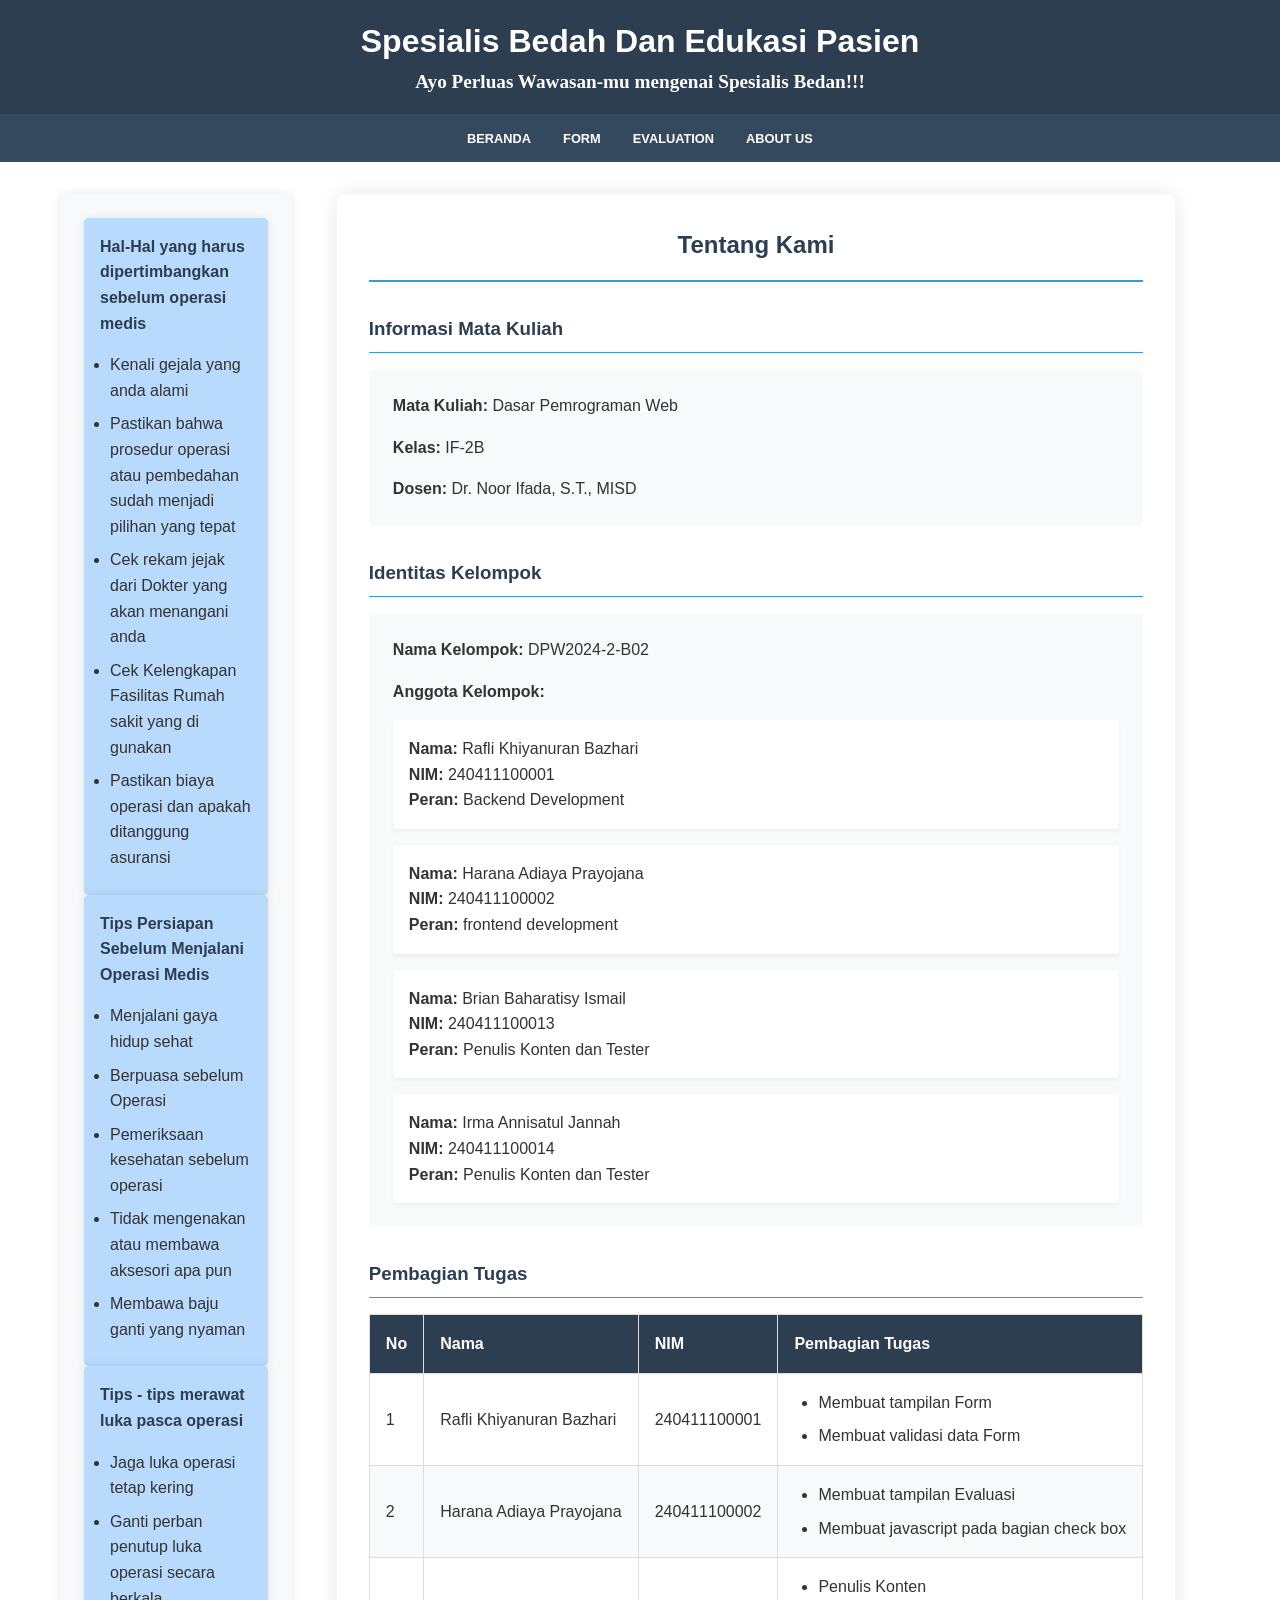
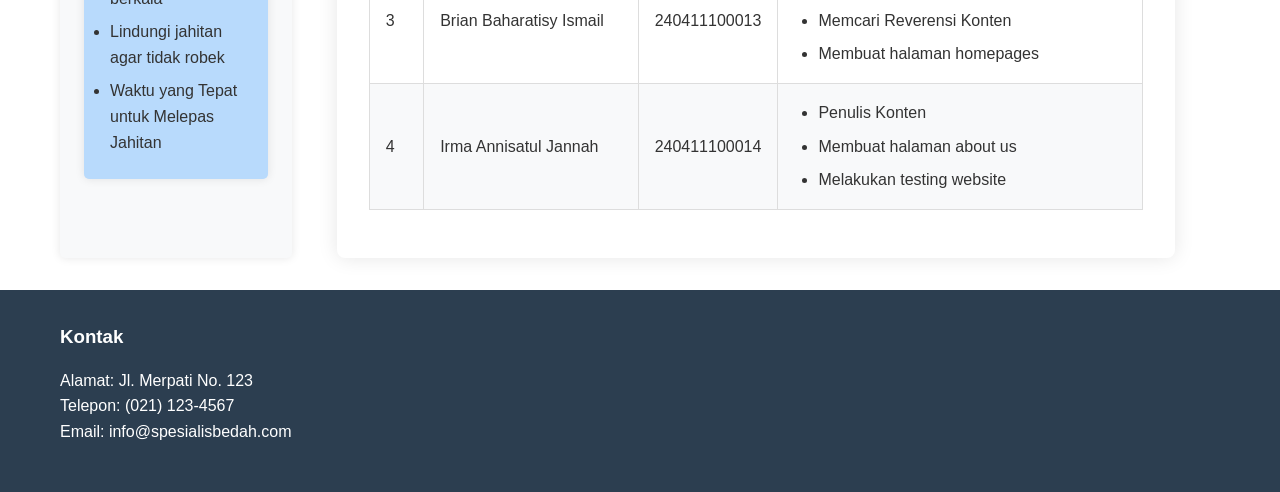
==== about.html @ 8642b711 "merubah bagian about us" ====
<!DOCTYPE html>
<html lang="id">
<head>
    <meta charset="UTF-8">
    <meta name="viewport" content="width=device-width, initial-scale=1.0">
    <meta name="description" content="Deskripsi tentang kami, informasi mata kuliah, identitas kelompok, dan pembagian tugas.">
    <title>Tentang Kami - Spesialis Bedah</title>
    <link rel="stylesheet" href="css/style.css">
    <link rel="stylesheet" href="css/about.css">
</head>
<body>
    <!-- Header -->
    <header class="header">
        <div class="container">
            <div class="text">
                <h1>Spesialis Bedah Dan Edukasi Pasien</h1>
                <h3>Ayo Perluas Wawasan-mu mengenai Spesialis Bedan!!!</h3>
            </div>
        </div>
    </header>

    <!-- Menu Navigasi -->
    <nav class="main-menu">
        <div class="container">
            <ul>
                <li><a href="index.html">BERANDA</a></li>
                <li><a href="form.html">FORM</a></li>
                <li><a href="evaluation.html">EVALUATION</a></li>
                <li><a href="about.html">ABOUT US</a></li>
            </ul>
        </div>
    </nav>

    <!-- Konten Utama -->
    <main class="main-content">
        <div class="container">
            <div class="content-wrapper">
                <!--SideBarr-->
                <aside class="sidebar">
                    <div class="sidebar-box">
                        <div class="widget">
                            <h4>Hal-Hal yang harus dipertimbangkan sebelum operasi medis</h4>
                            <ul style="list-style-type:disc; padding-left:10px;">
                                <li>Kenali gejala yang anda alami</li>
                                <li>Pastikan bahwa prosedur operasi atau pembedahan sudah menjadi pilihan yang tepat</li>
                                <li>Cek rekam jejak dari Dokter yang akan menangani anda</li>
                                <li>Cek Kelengkapan Fasilitas Rumah sakit yang di gunakan</li>
                                <li>Pastikan biaya operasi dan apakah ditanggung asuransi</li>
                            </ul>
                        </div>
                    </div>
                    <div class="sidebar-box">
                        <div class="widget">
                            <h4>Tips Persiapan Sebelum Menjalani Operasi Medis</h4>
                            <ul style="list-style-type:disc; padding-left:10px;">
                                <li>Menjalani gaya hidup sehat</li>
                                <li>Berpuasa sebelum Operasi</li>
                                <li>Pemeriksaan kesehatan sebelum operasi</li>
                                <li>Tidak mengenakan atau membawa aksesori apa pun</li>
                                <li>Membawa baju ganti yang nyaman</li>
                            </ul>
                        </div>
                    </div>
                    <div class="sidebar-box">
                        <div class="widget">
                            <h4>Tips - tips merawat luka pasca operasi</h4>   
                             <ul style="list-style-type:disc; padding-left:10px;">
                                <li>Jaga luka operasi tetap kering</li>
                                <li>Ganti perban penutup luka operasi secara berkala</li>
                                <li>Lindungi jahitan agar tidak robek</li>
                                <li>Waktu yang Tepat untuk Melepas Jahitan</li>
                            </ul>
                            </div>
                </aside>
                <div class="about-container">
                    <h2>Tentang Kami</h2>
                    
                    <!-- Informasi Mata Kuliah -->
                    <section class="course-info">
                        <h3>Informasi Mata Kuliah</h3>
                        <div class="info-card">
                            <p><strong>Mata Kuliah:</strong> Dasar Pemrograman Web</p>
                            <p><strong>Kelas:</strong> IF-2B</p>
                            <p><strong>Dosen:</strong> Dr. Noor Ifada, S.T., MISD</p>
                        </div>
                    </section>

                    <!-- Identitas Kelompok -->
                    <section class="team-info">
                        <h3>Identitas Kelompok</h3>
                        <div class="info-card">
                            <p><strong>Nama Kelompok:</strong> DPW2024-2-B02</p>
                            <p><strong>Anggota Kelompok:</strong></p>
                            <ul class="member-list">
                                <li>
                                    <strong>Nama:</strong> Rafli Khiyanuran Bazhari<br>
                                    <strong>NIM:</strong> 240411100001<br>
                                    <strong>Peran:</strong> Backend Development
                                </li>
                                <li>
                                    <strong>Nama:</strong> Harana Adiaya Prayojana<br>
                                    <strong>NIM:</strong> 240411100002<br>
                                    <strong>Peran:</strong> frontend development
                                </li>
                                <li>
                                    <strong>Nama:</strong> Brian Baharatisy Ismail<br>
                                    <strong>NIM:</strong> 240411100013<br>
                                    <strong>Peran:</strong> Penulis Konten dan Tester
                                </li>
                                <li>
                                    <strong>Nama:</strong> Irma Annisatul Jannah<br>
                                    <strong>NIM:</strong> 240411100014<br>
                                    <strong>Peran:</strong> Penulis Konten dan Tester
                                </li>
                            </ul>
                        </div>
                    </section>

                    <!-- Pembagian Tugas -->
                    <section class="task-distribution">
                        <h3>Pembagian Tugas</h3>
                        <table class="task-table">
                            <thead>
                                <tr>
                                    <th>No</th>
                                    <th>Nama</th>
                                    <th>NIM</th>
                                    <th>Pembagian Tugas</th>
                                </tr>
                            </thead>
                            <tbody>
                                <tr>
                                    <td>1</td>
                                    <td>Rafli Khiyanuran Bazhari</td>
                                    <td>240411100001</td>
                                    <td>
                                        <ul>
                                            <li>Membuat tampilan Form</li>
                                            <li>Membuat validasi data Form </li>
                                        </ul>
                                    </td>
                                </tr>
                                <tr>
                                    <td>2</td>
                                    <td>Harana Adiaya Prayojana</td>
                                    <td>240411100002</td>
                                    <td>
                                        <ul>
                                            <li>Membuat tampilan Evaluasi</li>
                                            <li>Membuat javascript pada bagian check box</li>
                                        </ul>
                                    </td>
                                </tr>
                                <tr>
                                    <td>3</td>
                                    <td>Brian Baharatisy Ismail</td>
                                    <td>240411100013</td>
                                    <td>
                                        <ul>
                                            <li>Penulis Konten</li>
                                            <li>Memcari Reverensi Konten</li>
                                            <li>Membuat halaman homepages</li>
                                        </ul>
                                    </td>
                                </tr>
                                    <tr>
                                    <td>4</td>
                                    <td>Irma Annisatul Jannah</td>
                                    <td>240411100014</td>
                                    <td>
                                        <ul>
                                            <li>Penulis Konten  </li>
                                            <li>Membuat halaman about us</li>
                                            <li>Melakukan testing website</li>
                                        </ul>
                                    </td>
                                </tr>
                            </tbody>
                        </table>
                    </section>

                    <!-- Sumber Gambar/Video -->
                    <!-- <section class="resources">
                        <h3>Sumber Gambar/Video</h3>
                        <div class="info-card">
                            <p>Website ini menggunakan beberapa gambar dan video dari sumber berikut:</p>
                            <ul class="resource-list">
                                <li>
                                    <strong>Logo Website:</strong><br>
                                    Sumber: [URL sumber gambar]
                                </li>
                                <li>
                                    <strong>Gambar Header:</strong><br>
                                    Sumber: [URL sumber gambar]
                                </li>
                                <li>
                                    <strong>Video Tutorial:</strong><br>
                                    Sumber: [URL sumber video]
                                </li>
                            </ul>
                        </div>
                    </section> -->
                </div>
            </div>
        </div>
    </main>

    <!-- Footer -->
    <footer class="footer">
        <div class="container">
            <div class="footer-content">
                <div class="footer-section">
                    <h3>Kontak</h3>
                    <p>Alamat: Jl. Merpati No. 123</p>
                    <p>Telepon: (021) 123-4567</p>
                    <p>Email: info@spesialisbedah.com</p>
                </div>
            </div>
        </div>
    </footer>
</body>
</html>
---- css/style.css ----
/* Reset CSS */
* {
    margin: 0;
    padding: 0;
    box-sizing: border-box;
}

body {
    font-family: Arial, sans-serif;
    line-height: 1.6;
    color: #333;
}

.container {
    max-width: 1200px;
    margin: 0 auto;
    padding: 0 20px;
    display:flex;
}

/* Header */
.header {
    background-color: #2c3e50;
    color: white;
    padding: 1rem 0;
    align-items: center;
    display: flex;
}

.text {
    margin: 0;
    text-align: center;
    color:white; 
    margin-bottom:0px;
}

.text h1 {
    font-size: 2rem;
}

.text h3{
    font-family:"monotype corsiva", cursive;
    font-size: 1.2rem;
}

/* Menu Navigasi */
.main-menu {
    background-color: #34495e;
    padding: 0.7rem 0;
    align-items:center;
    display: flex;
}

.main-menu ul {
    list-style: none;
    display: flex;
    justify-content: center;
}

.main-menu li {
    margin: 0 1rem;
}

.main-menu a {
    color: white;
    text-decoration: none;
    font-weight: bold;
    transition: color 0.3s;
    font-size: 0.8rem;
}

.main-menu a:hover {
    color: #3498db;
}

/* Konten Utama */
.main-content {
    padding: 2rem 0;
}

.content-wrapper {
    display: grid;
    grid-template-columns: 1fr 4fr;
}

.content {
    background-color: #fff;
    padding: 2rem;
    border-radius: 5px;
    box-shadow: 0 0 10px rgba(0,0,0,0.1);
}

.content h2 {
    color: #2c3e50;
    margin-bottom: 1rem;
}

/* Sidebar */
.sidebar {
    background-color: #f8f9fa;
    padding: 1.5rem;
    border-radius: 5px;
    box-shadow: 0 0 10px rgba(0,0,0,0.1);
}

.widget h3 {
    color: #2c3e50;
    margin-bottom: 1rem;
}
.widget h4 {
    color: #2c3e50;
    margin-bottom: 1rem;
}

.widget ul {
    list-style: none;
}

.widget li {
    margin-bottom: 0.5rem;
}
.sidebar-box{
    background-color:#b8dafc;
    padding: 1rem;
    border-radius: 5px;
    box-shadow: 0 0 10px rgba(0,0,0,0.1);
}

/* Footer */
.footer {
    background-color: #2c3e50;
    color: white;
    padding: 2rem 0 1rem;
}

.footer-content {
    display: grid;
    grid-template-columns: repeat(2, 1fr);
    gap: 2rem;
    margin-bottom: 2rem;
}

.footer-section h3 {
    margin-bottom: 1rem;
}

.social-links a {
    color: white;
    text-decoration: none;
    margin-right: 1rem;
}

.social-links a:hover {
    color: #3498db;
}

.footer-bottom {
    text-align: center;
    padding-top: 1rem;
    border-top: 1px solid rgba(255,255,255,0.1);
}
---- css/about.css ----
/* Menampilkan Informasi tentang Mata Kuliah */
.about-container {
    max-width: 1000px;
    margin: 0 auto;
    padding: 2rem;
    background-color: #fff;
    border-radius: 8px;
    box-shadow: 0 0 20px rgba(0,0,0,0.1);
}

.about-container h2 {
    text-align: center;
    color: #2c3e50;
    margin-bottom: 2rem;
    padding-bottom: 1rem;
    border-bottom: 2px solid #3498db;
}

.about-container h3 {
    color: #2c3e50;
    margin: 2rem 0 1rem;
    padding-bottom: 0.5rem;
    border-bottom: 1px solid #3498db;
}

/*Menampilkan informasi tentang tim pengembang */
.info-card {
    background-color: #f8f9fa;
    padding: 1.5rem;
    border-radius: 5px;
    margin-bottom: 1.5rem;
}

.info-card p {
    margin-bottom: 1rem;
}

.info-card p:last-child {
    margin-bottom: 0;
}

.member-list {
    list-style: none;
    padding: 0;
}

.member-list li {
    background-color: #fff;
    padding: 1rem;
    margin-bottom: 1rem;
    border-radius: 4px;
    box-shadow: 0 2px 4px rgba(0,0,0,0.05);
}

.member-list li:last-child {
    margin-bottom: 0;
}

.task-table {
    width: 100%;
    border-collapse: collapse;
    margin: 1rem 0;
}

.task-table th,
.task-table td {
    padding: 1rem;
    border: 1px solid #ddd;
    text-align: left;
}

.task-table th {
    background-color: #2c3e50;
    color: white;
    font-weight: bold;
}

.task-table tr:nth-child(even) {
    background-color: #f8f9fa;
}

.task-table tr:hover {
    background-color: #f1f1f1;
}

.task-table td ul {
    margin: 0;
    padding-left: 1.5rem;
}

.task-table td ul li {
    margin-bottom: 0.5rem;
}

.task-table td ul li:last-child {
    margin-bottom: 0;
}

/* Menampilkann Daftar Sumber reverensi */
.resource-list {
    list-style: none;
    padding: 0;
}

.resource-list li {
    margin-bottom: 1rem;
    padding: 1rem;
    background-color: #fff;
    border-radius: 4px;
    box-shadow: 0 2px 4px rgba(0,0,0,0.05);
}

.resource-list li:last-child {
    margin-bottom: 0;
}
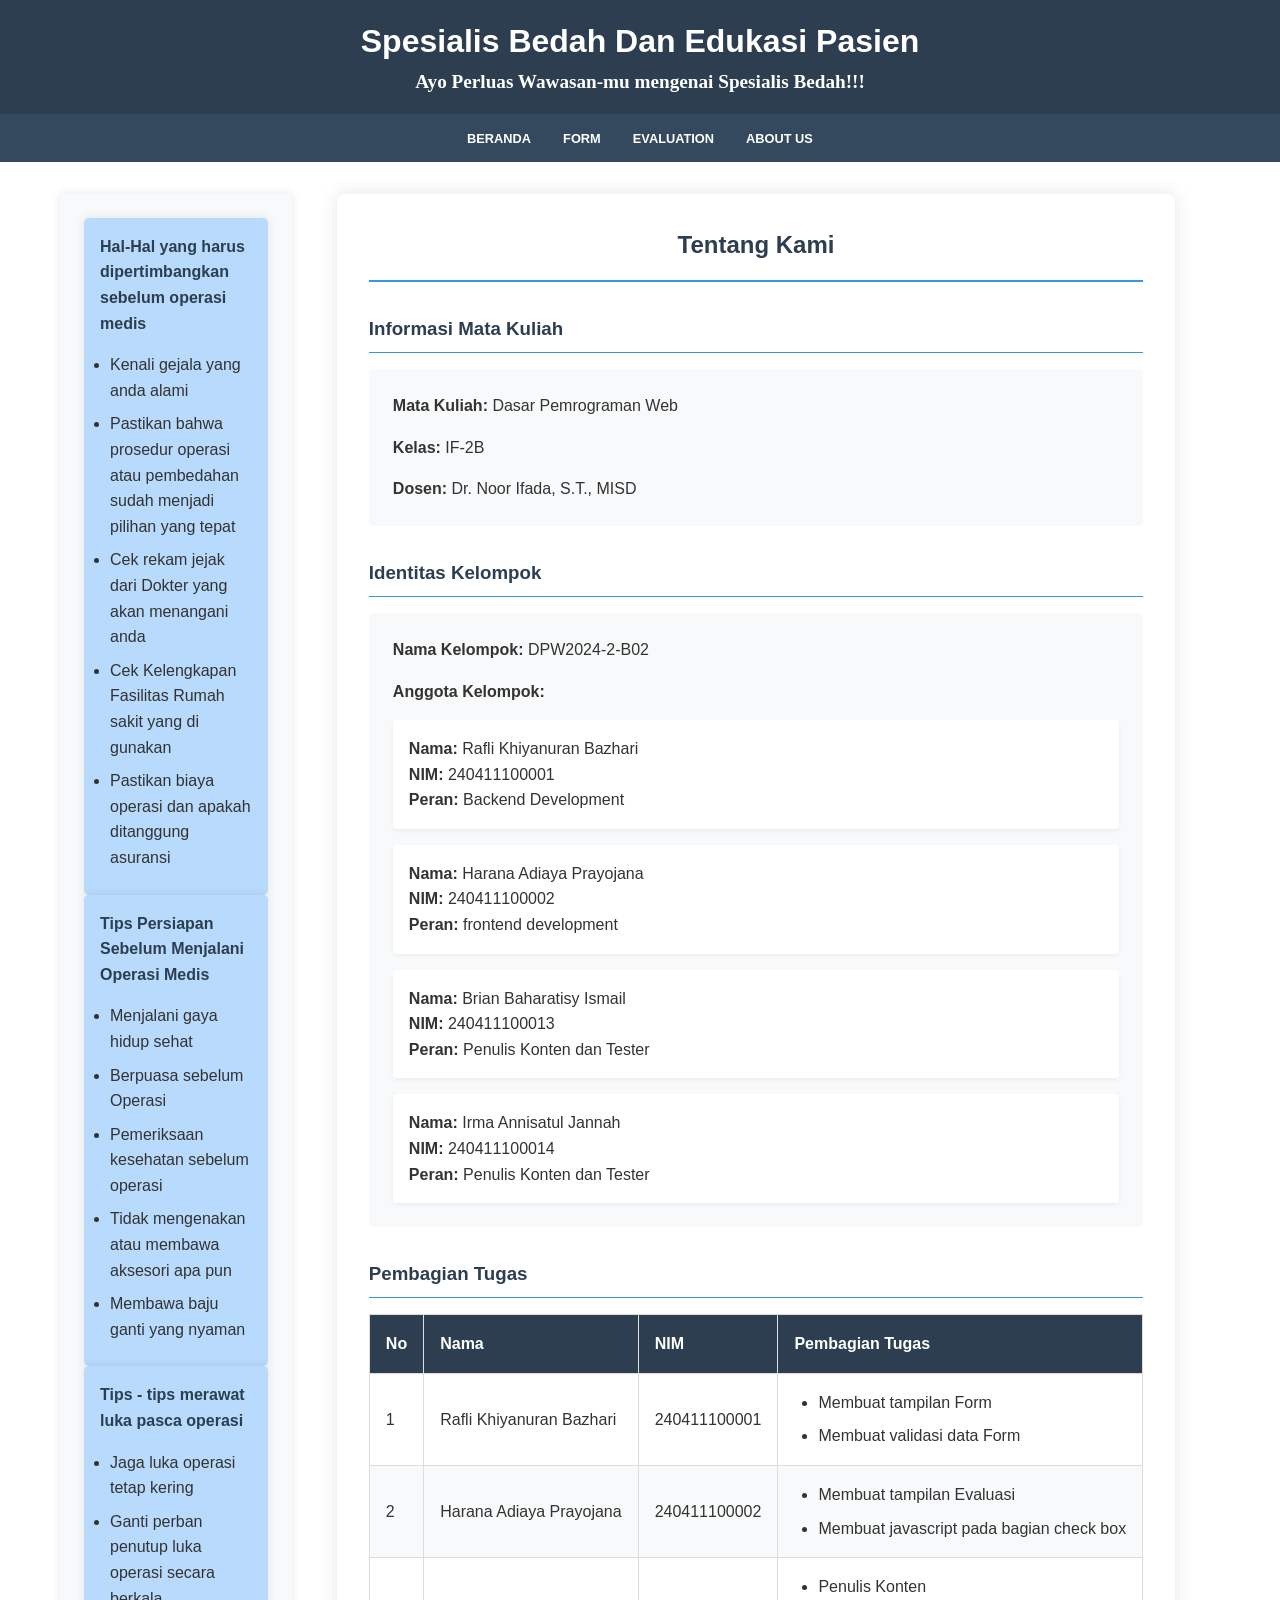
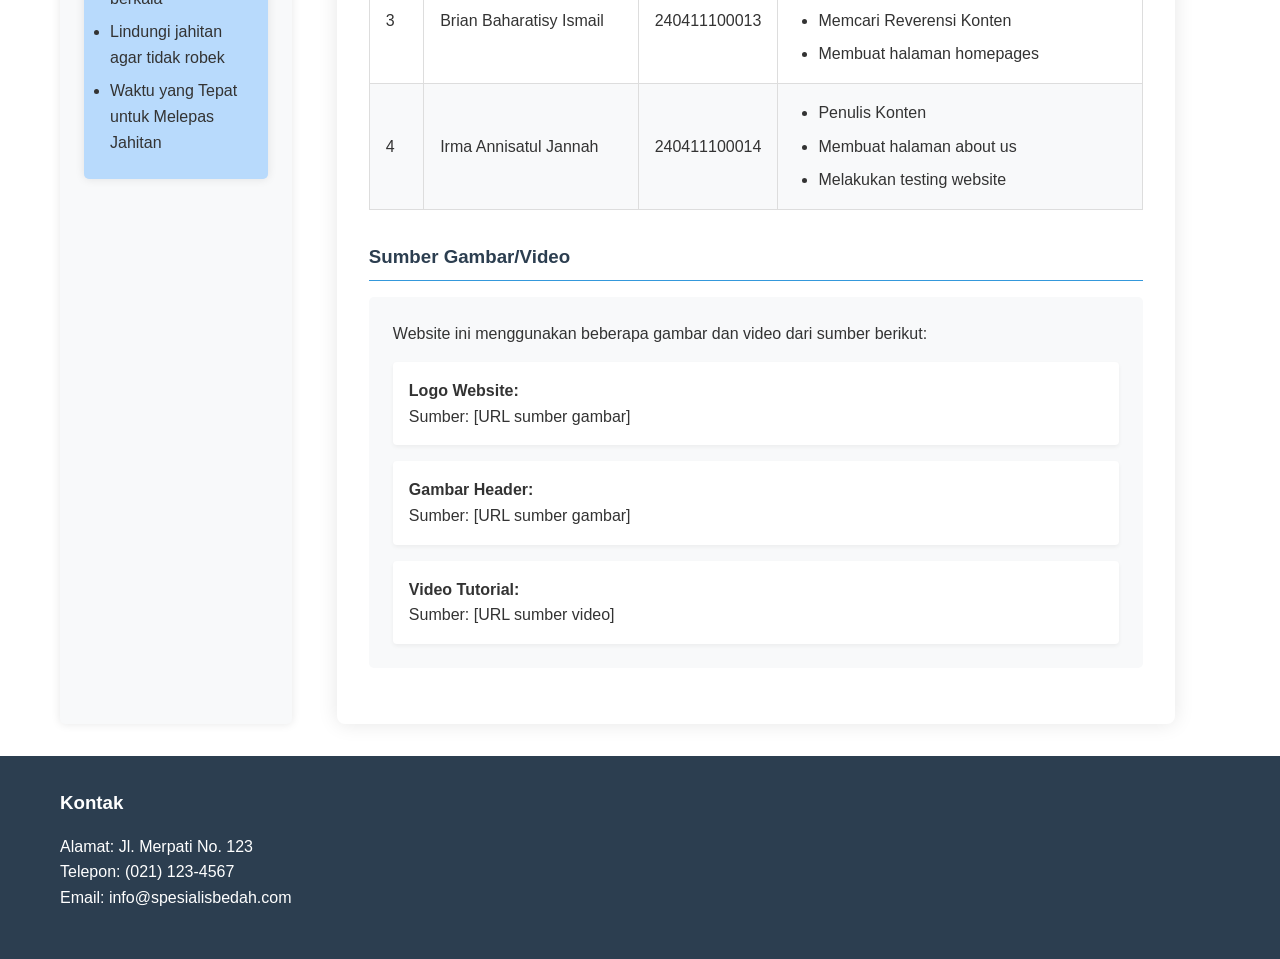
==== commit 9f152cdc: "fix da error" ====
--- a/about.html
+++ b/about.html
@@ -14,7 +14,7 @@
         <div class="container">
             <div class="text">
                 <h1>Spesialis Bedah Dan Edukasi Pasien</h1>
-                <h3>Ayo Perluas Wawasan-mu mengenai Spesialis Bedan!!!</h3>
+                <h3>Ayo Perluas Wawasan-mu mengenai Spesialis Bedah!!!</h3>
             </div>
         </div>
     </header>
@@ -70,7 +70,8 @@
                                 <li>Lindungi jahitan agar tidak robek</li>
                                 <li>Waktu yang Tepat untuk Melepas Jahitan</li>
                             </ul>
-                            </div>
+                        </div>
+                    </div>
                 </aside>
                 <div class="about-container">
                     <h2>Tentang Kami</h2>
@@ -180,7 +181,7 @@
                     </section>
 
                     <!-- Sumber Gambar/Video -->
-                    <!-- <section class="resources">
+                    <section class="resources">
                         <h3>Sumber Gambar/Video</h3>
                         <div class="info-card">
                             <p>Website ini menggunakan beberapa gambar dan video dari sumber berikut:</p>
@@ -199,7 +200,7 @@
                                 </li>
                             </ul>
                         </div>
-                    </section> -->
+                    </section>
                 </div>
             </div>
         </div>
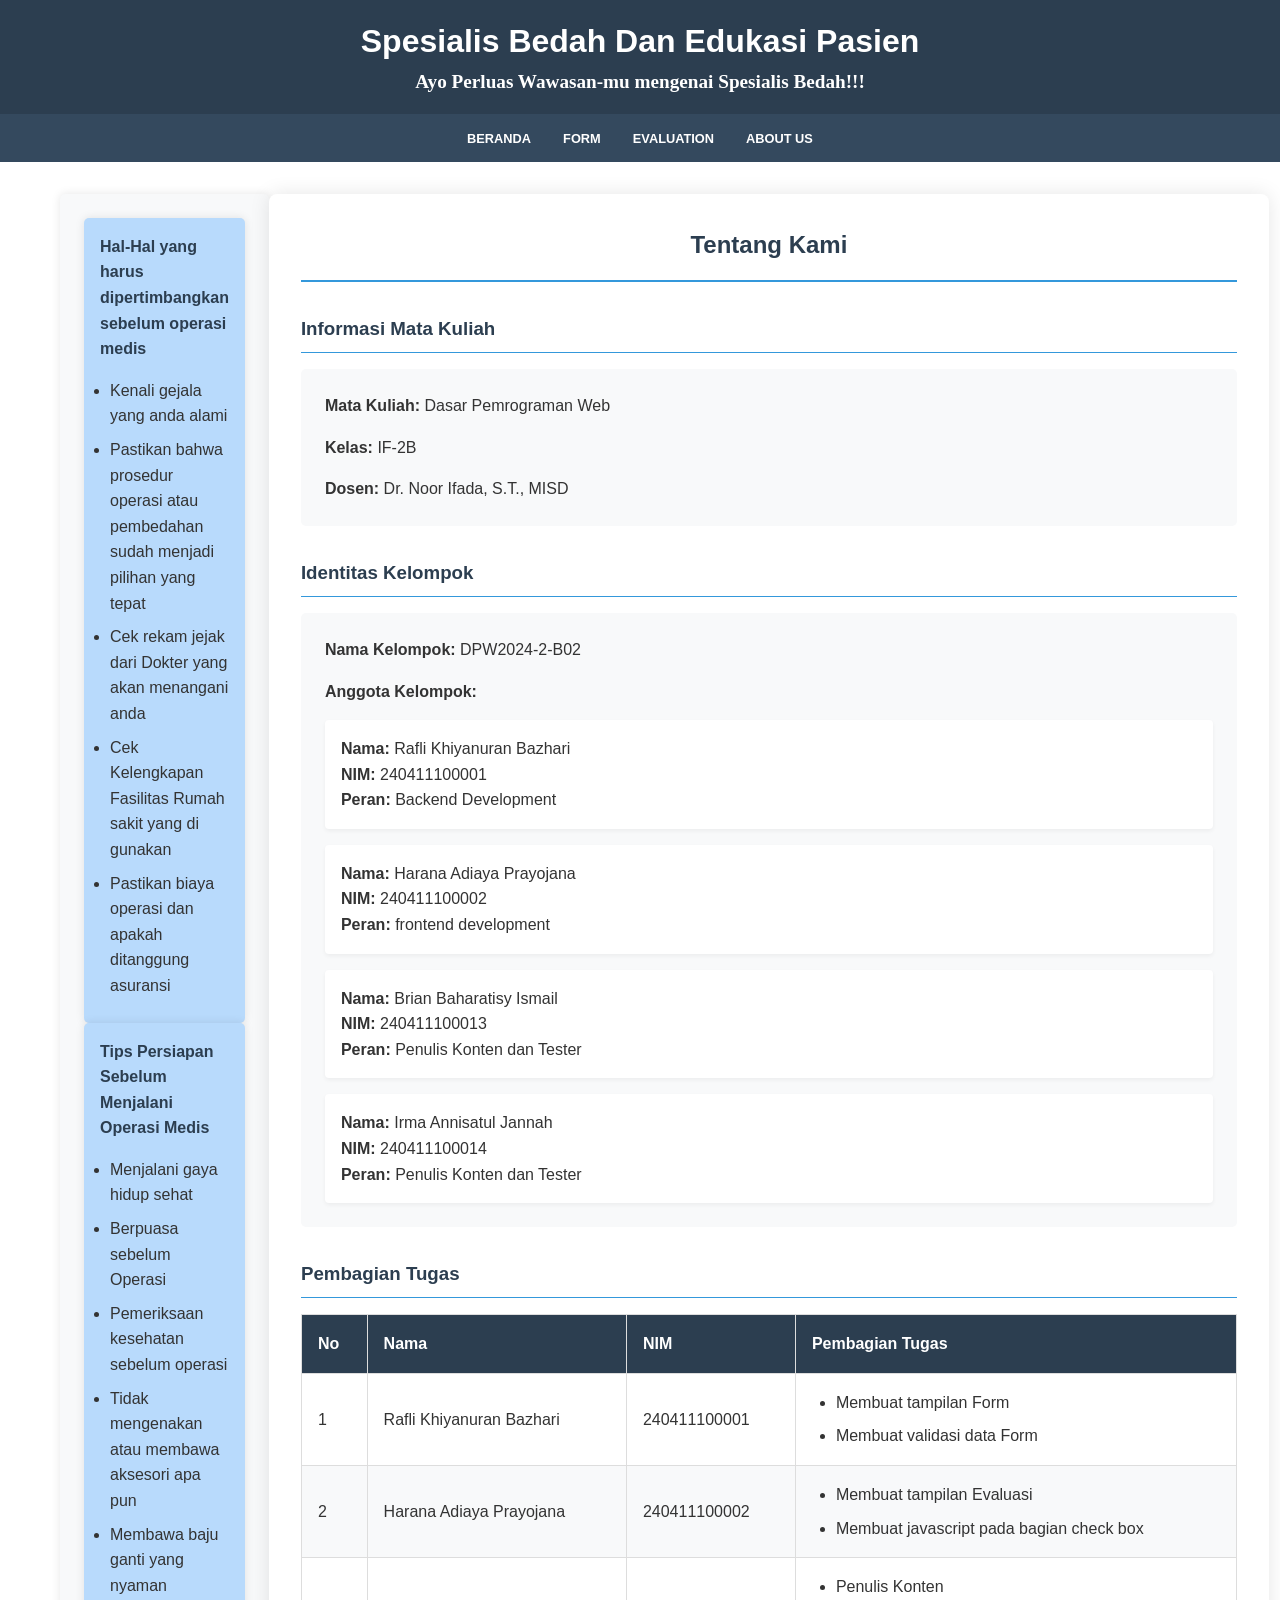
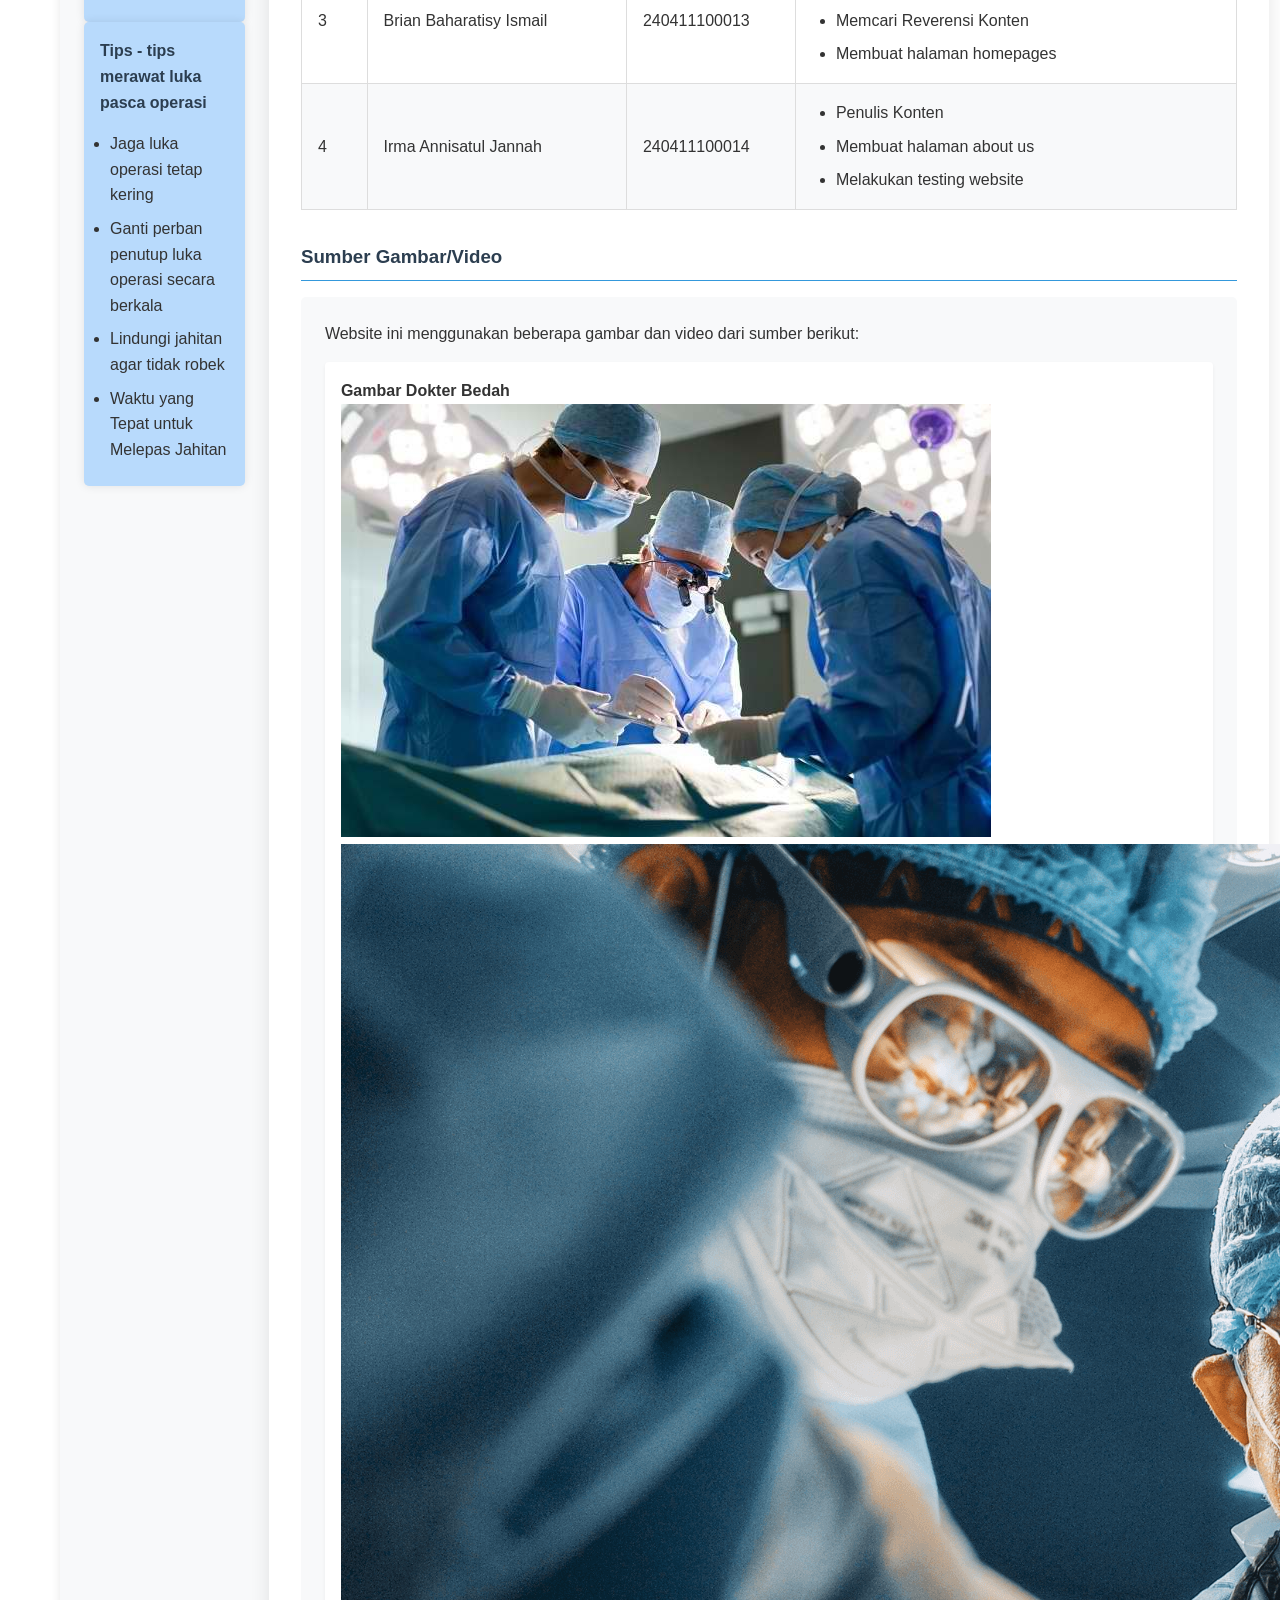
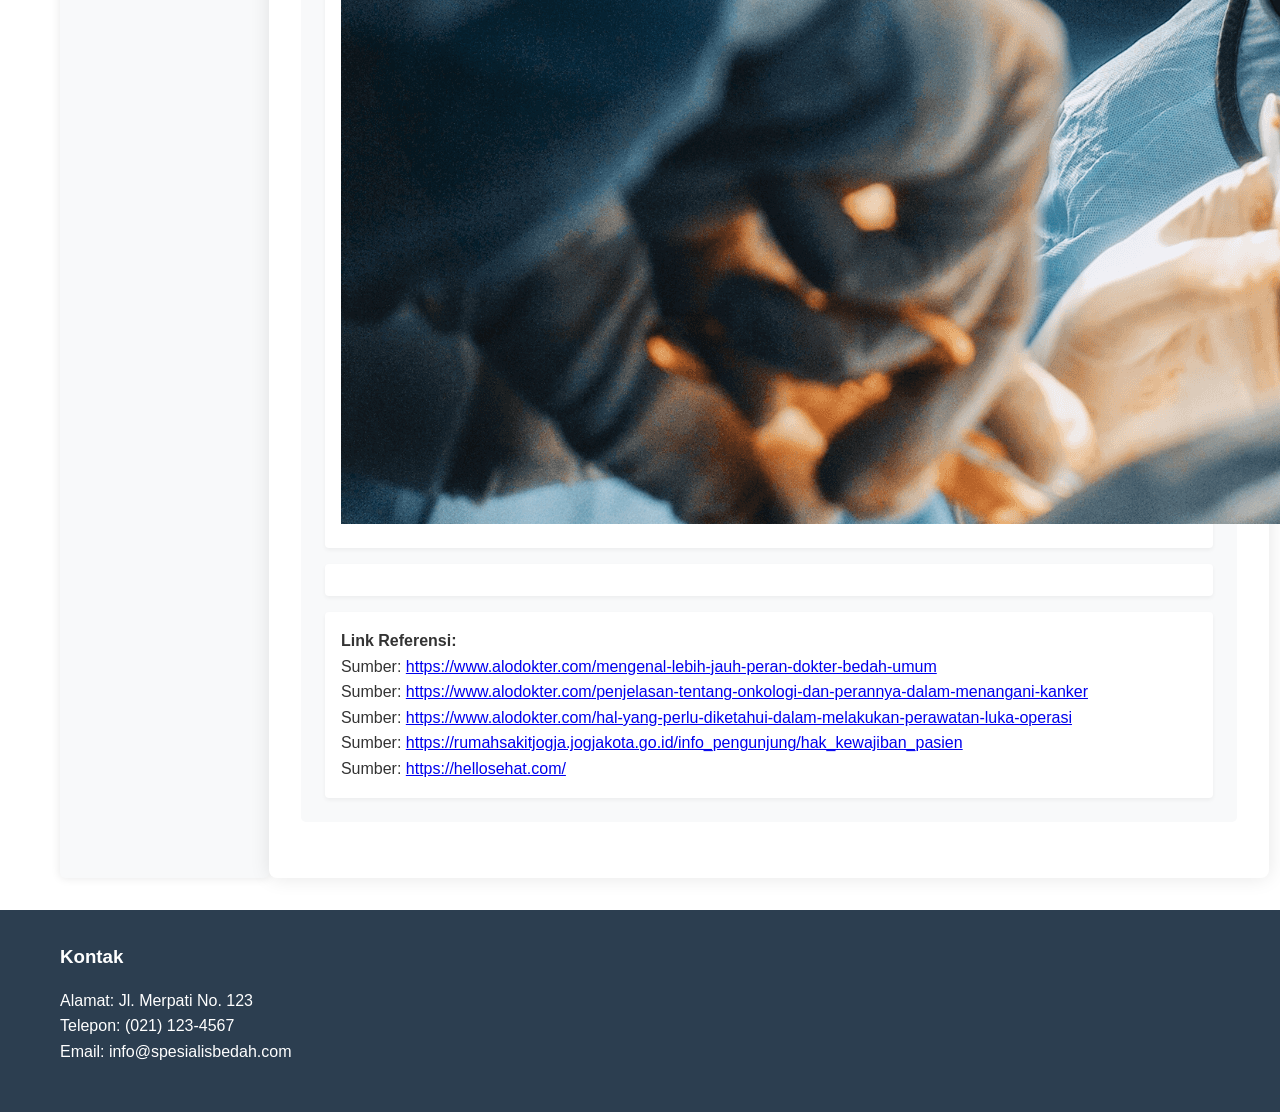
==== commit 036bb110: "tambah gambar, tambah about, tambah link referensi di about" ====
--- a/about.html
+++ b/about.html
@@ -187,16 +187,23 @@
                             <p>Website ini menggunakan beberapa gambar dan video dari sumber berikut:</p>
                             <ul class="resource-list">
                                 <li>
-                                    <strong>Logo Website:</strong><br>
-                                    Sumber: [URL sumber gambar]
-                                </li>
-                                <li>
-                                    <strong>Gambar Header:</strong><br>
-                                    Sumber: [URL sumber gambar]
-                                </li>
-                                <li>
-                                    <strong>Video Tutorial:</strong><br>
-                                    Sumber: [URL sumber video]
+                                    <strong>Gambar Dokter Bedah</strong><br>
+                                <img src="images/operasi2.jpg" alt="logooperasi">
+                                <img src="images/operasi.png" alt="logooperasi2">
+                                    
+                                </li>
+                                <li>
+                                <li>
+                                    <strong>Link Referensi:</strong><br>
+                                    Sumber: <a href="https://www.alodokter.com/mengenal-lebih-jauh-peran-dokter-bedah-umum">https://www.alodokter.com/mengenal-lebih-jauh-peran-dokter-bedah-umum</a>
+                                    <br>
+                                    Sumber: <a href="https://www.alodokter.com/penjelasan-tentang-onkologi-dan-perannya-dalam-menangani-kanker">https://www.alodokter.com/penjelasan-tentang-onkologi-dan-perannya-dalam-menangani-kanker</a>
+                                    <br>
+                                    Sumber: <a href="https://www.alodokter.com/hal-yang-perlu-diketahui-dalam-melakukan-perawatan-luka-operasi">https://www.alodokter.com/hal-yang-perlu-diketahui-dalam-melakukan-perawatan-luka-operasi</a>
+                                    <br>
+                                    Sumber: <a href="https://rumahsakitjogja.jogjakota.go.id/info_pengunjung/hak_kewajiban_pasien">https://rumahsakitjogja.jogjakota.go.id/info_pengunjung/hak_kewajiban_pasien</a>
+                                    <br>
+                                    Sumber: <a href="https://hellosehat.com/">https://hellosehat.com/</a>
                                 </li>
                             </ul>
                         </div>
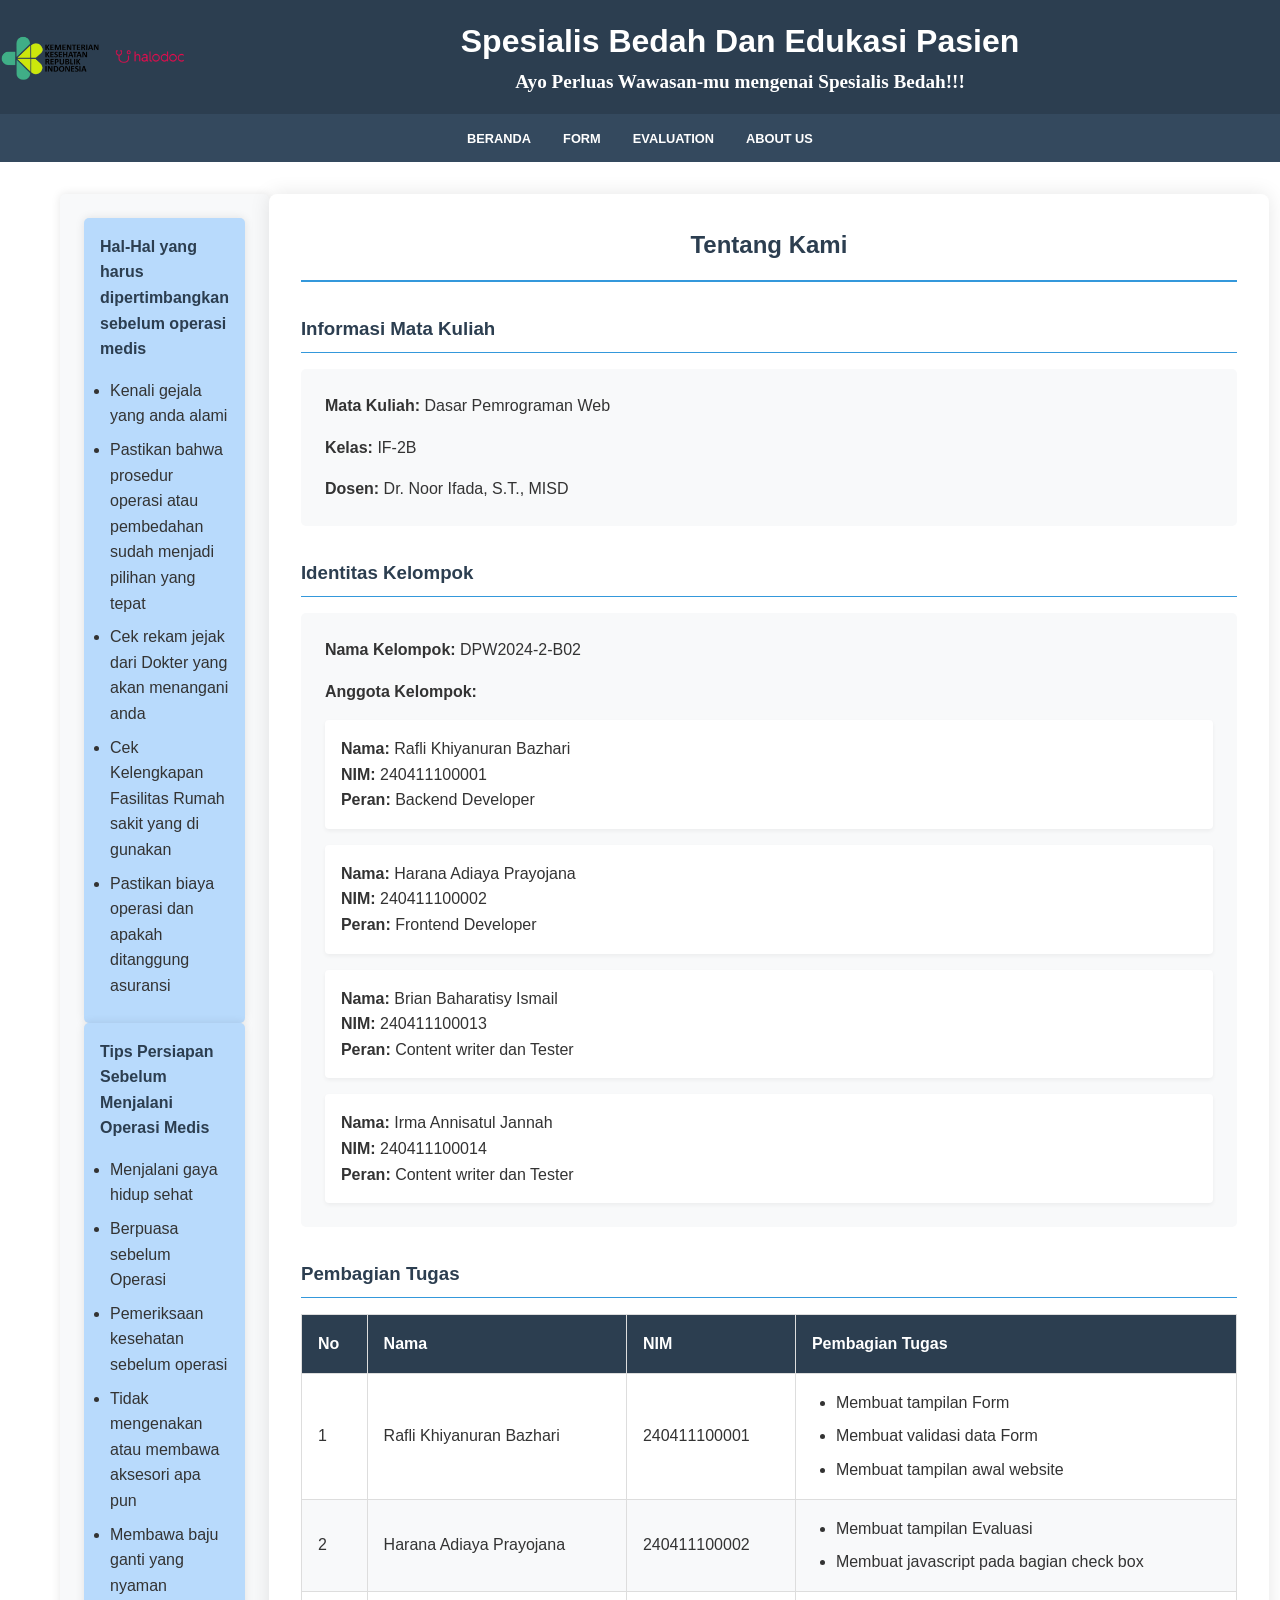
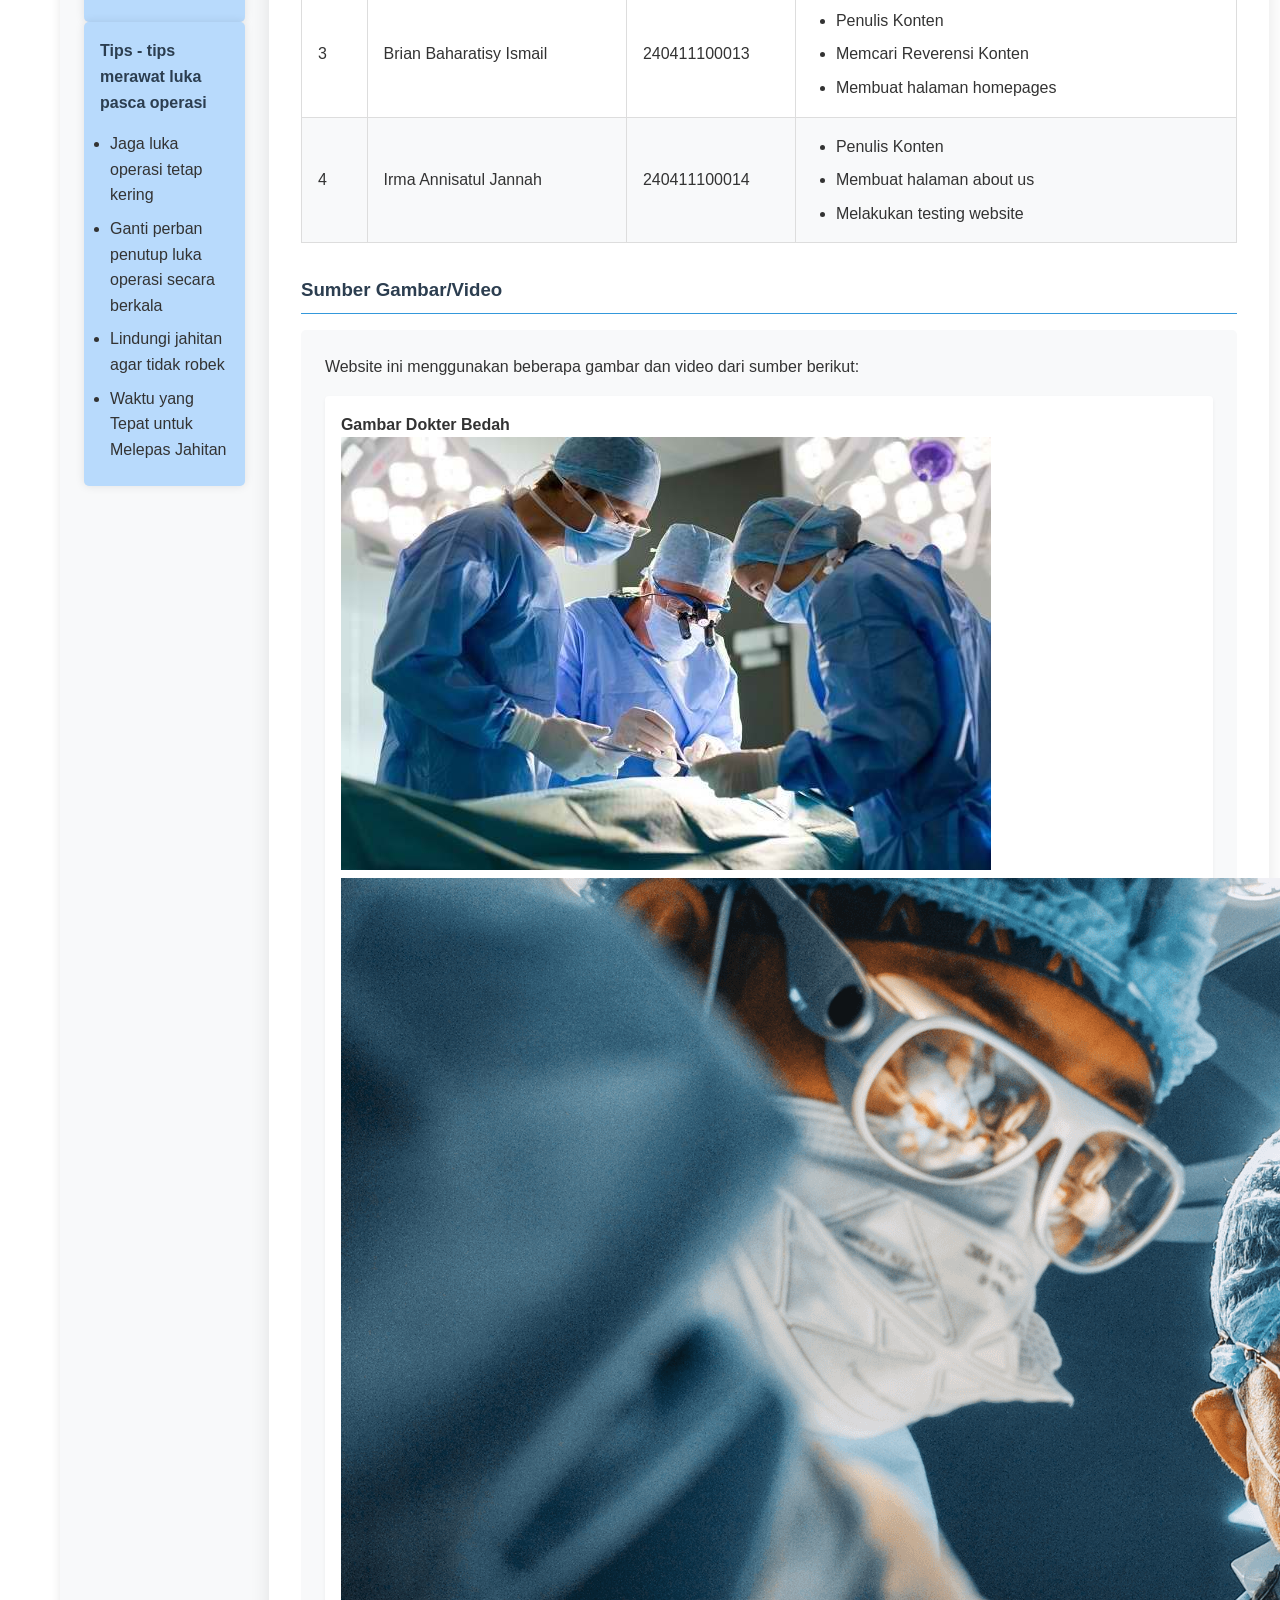
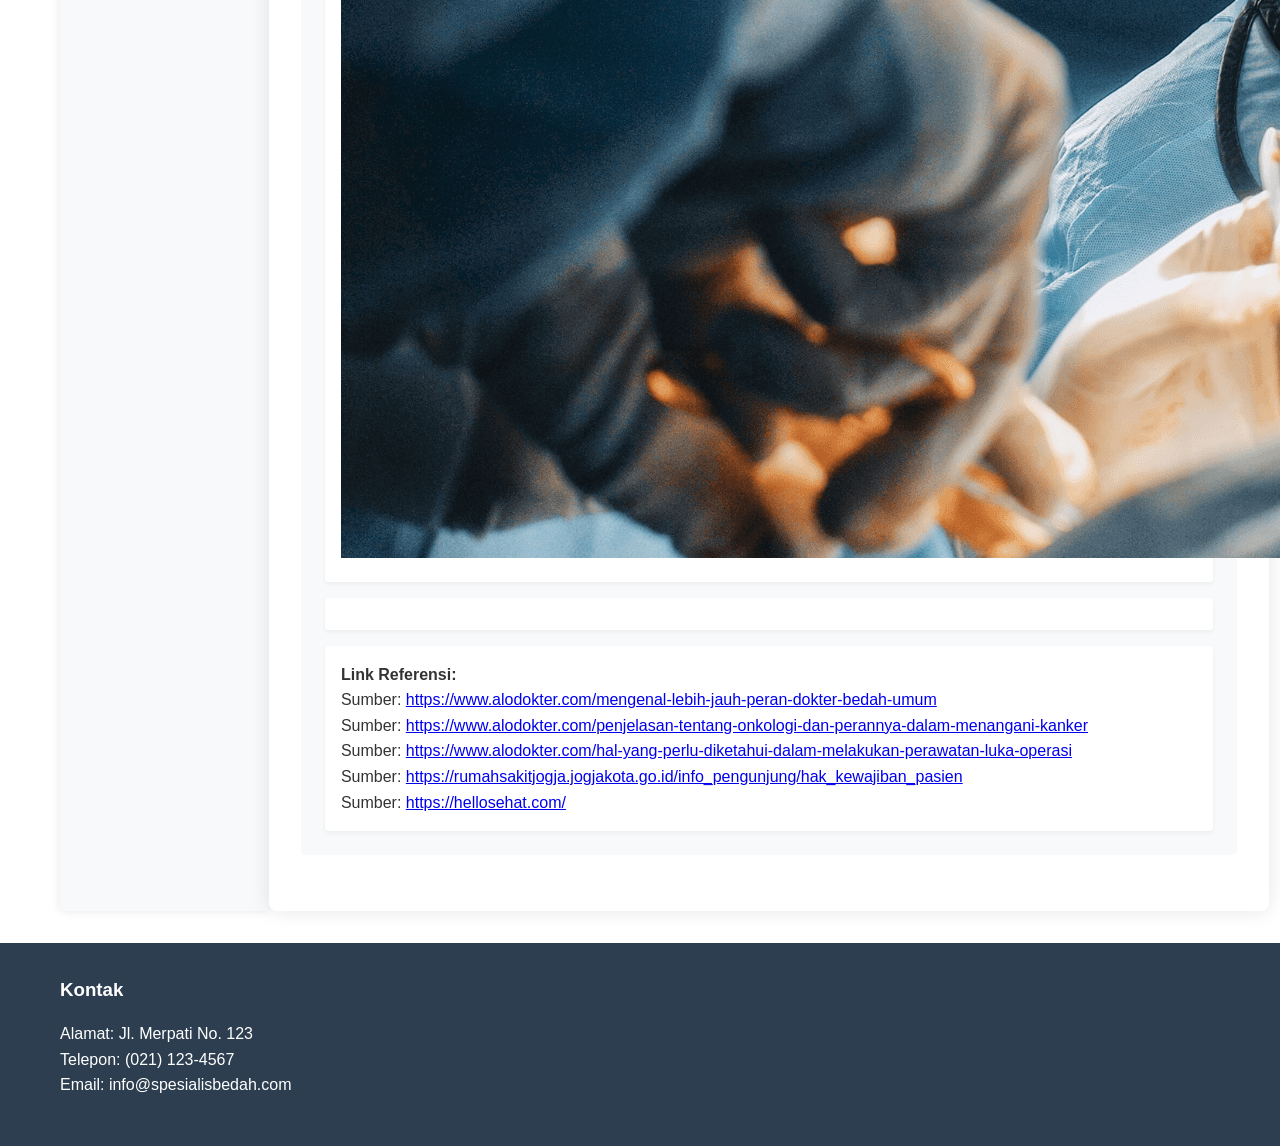
==== commit 940f87e3: "fix error in validation and logo in header" ====
--- a/about.html
+++ b/about.html
@@ -11,6 +11,8 @@
 <body>
     <!-- Header -->
     <header class="header">
+        <img src="images/logo_kemenkes-removebg-preview.png" alt="Logo Kemenkes" class="logo-kemenkes">
+        <img src="images/logohalodoc-removebg-preview.png" alt="Logo Halodoc" class="logo-halodoc">
         <div class="container">
             <div class="text">
                 <h1>Spesialis Bedah Dan Edukasi Pasien</h1>
@@ -96,22 +98,22 @@
                                 <li>
                                     <strong>Nama:</strong> Rafli Khiyanuran Bazhari<br>
                                     <strong>NIM:</strong> 240411100001<br>
-                                    <strong>Peran:</strong> Backend Development
+                                    <strong>Peran:</strong> Backend Developer
                                 </li>
                                 <li>
                                     <strong>Nama:</strong> Harana Adiaya Prayojana<br>
                                     <strong>NIM:</strong> 240411100002<br>
-                                    <strong>Peran:</strong> frontend development
+                                    <strong>Peran:</strong> Frontend Developer
                                 </li>
                                 <li>
                                     <strong>Nama:</strong> Brian Baharatisy Ismail<br>
                                     <strong>NIM:</strong> 240411100013<br>
-                                    <strong>Peran:</strong> Penulis Konten dan Tester
+                                    <strong>Peran:</strong> Content writer dan Tester
                                 </li>
                                 <li>
                                     <strong>Nama:</strong> Irma Annisatul Jannah<br>
                                     <strong>NIM:</strong> 240411100014<br>
-                                    <strong>Peran:</strong> Penulis Konten dan Tester
+                                    <strong>Peran:</strong> Content writer dan Tester
                                 </li>
                             </ul>
                         </div>
@@ -138,6 +140,7 @@
                                         <ul>
                                             <li>Membuat tampilan Form</li>
                                             <li>Membuat validasi data Form </li>
+                                            <li>Membuat tampilan awal website</li>
                                         </ul>
                                     </td>
                                 </tr>
--- a/css/style.css
+++ b/css/style.css
@@ -41,6 +41,14 @@
 .text h3{
     font-family:"monotype corsiva", cursive;
     font-size: 1.2rem;
+}
+
+.logo-kemenkes{
+    width: 100px;
+}
+
+.logo-halodoc{
+    width: 100px;
 }
 
 /* Menu Navigasi */
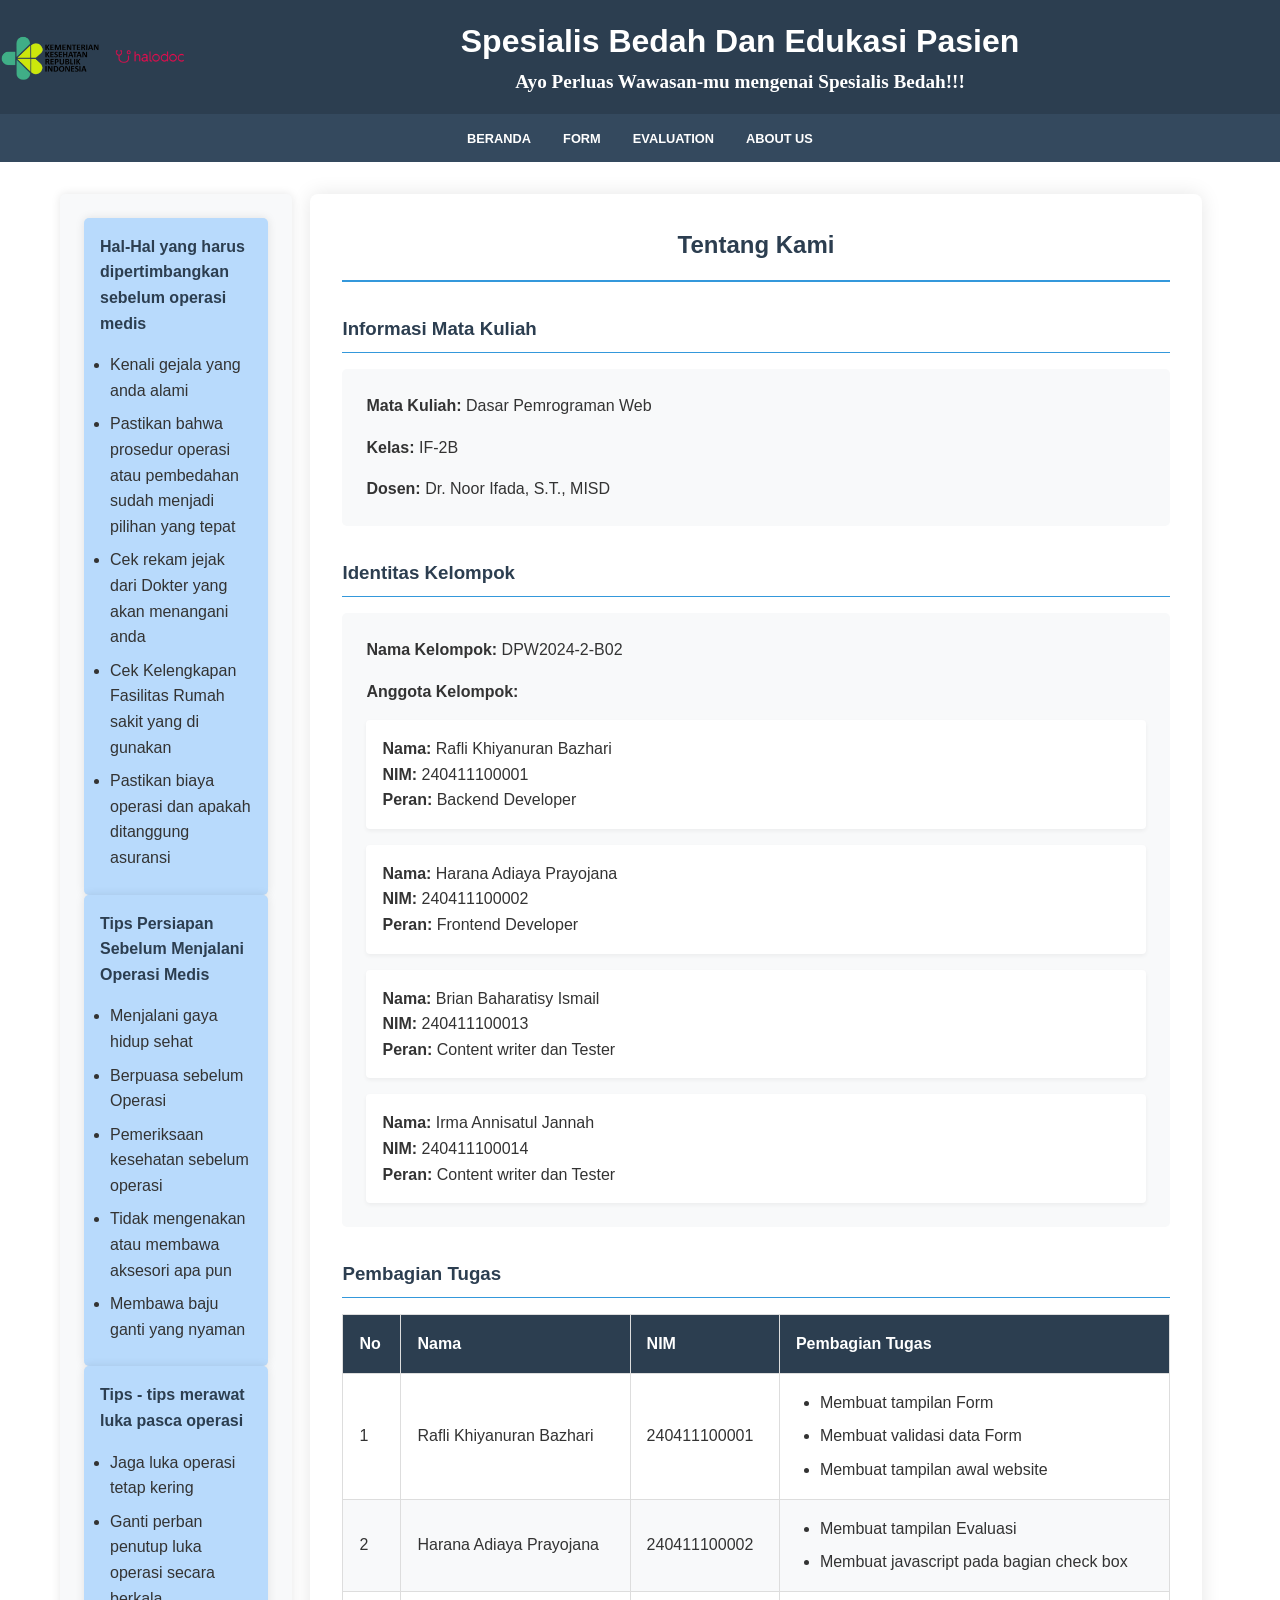
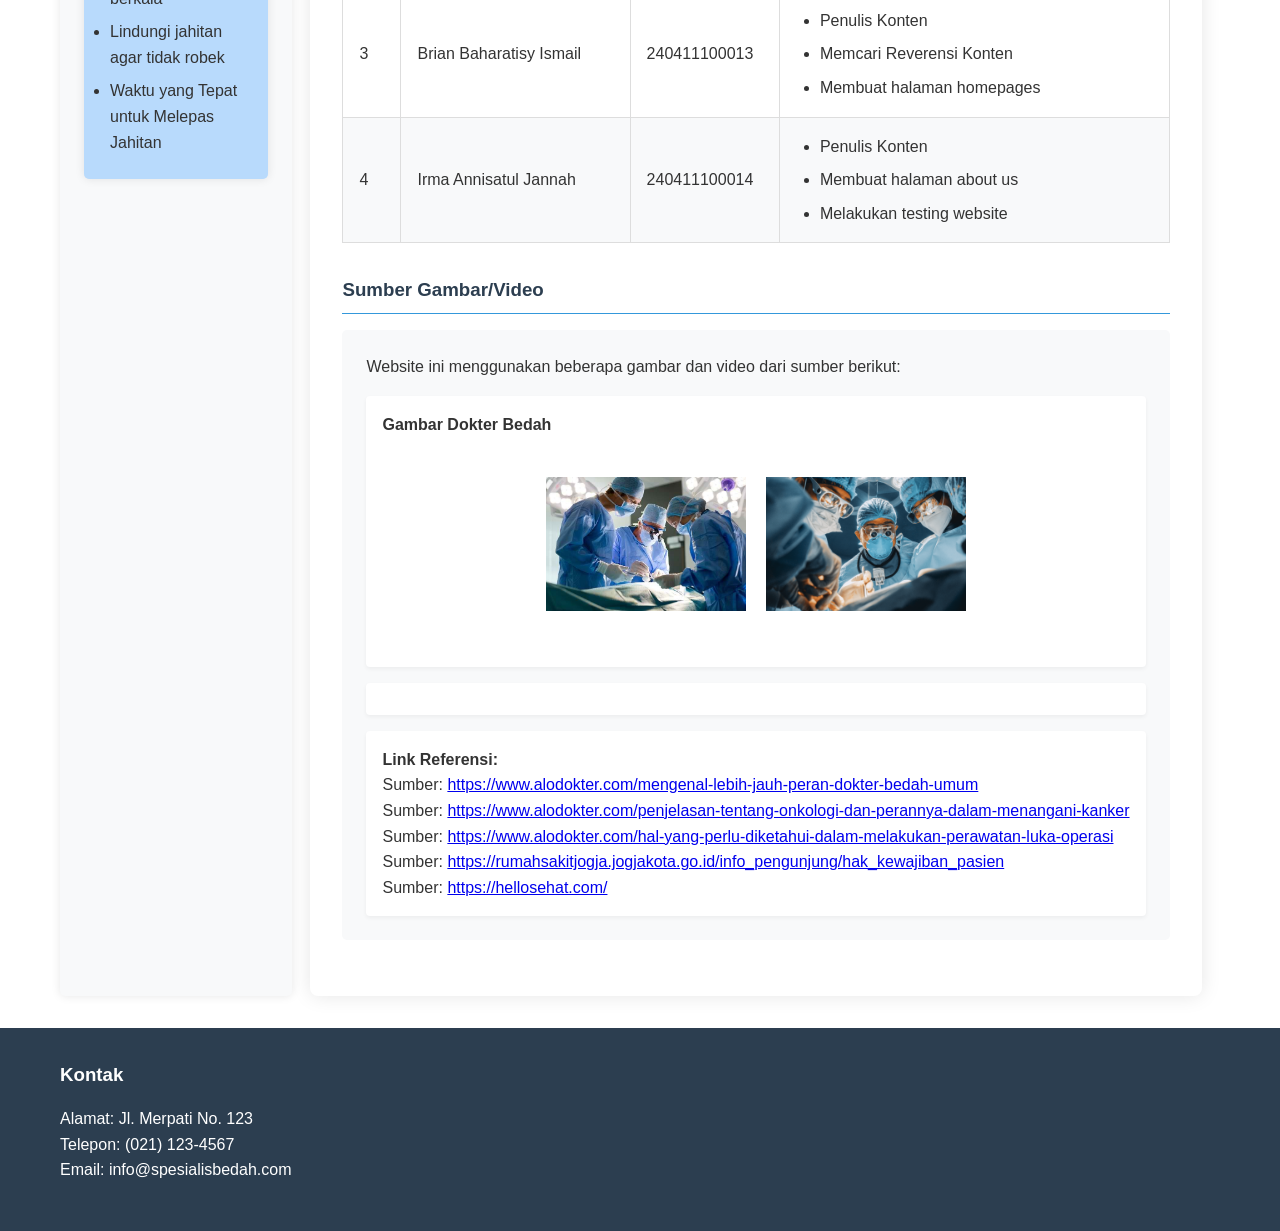
==== commit db8162be: "image about" ====
--- a/about.html
+++ b/about.html
@@ -191,9 +191,10 @@
                             <ul class="resource-list">
                                 <li>
                                     <strong>Gambar Dokter Bedah</strong><br>
-                                <img src="images/operasi2.jpg" alt="logooperasi">
-                                <img src="images/operasi.png" alt="logooperasi2">
-                                    
+                                    <div class="image-container">
+                                        <img src="images/operasi2.jpg" alt="logooperasi" class="image-container">
+                                        <img src="images/operasi.png" alt="logooperasi2" class="image-container">
+                                    </div>
                                 </li>
                                 <li>
                                 <li>
--- a/css/style.css
+++ b/css/style.css
@@ -167,3 +167,26 @@
     padding-top: 1rem;
     border-top: 1px solid rgba(255,255,255,0.1);
 }
+
+/* Mengatur ukuran gambar konten */
+.content img {
+    max-width: 100%;
+    height: auto;
+    width: 400px;
+    display: block;
+    margin: 20px auto;
+}
+
+/* Mengatur ukuran gambar di about page */
+.image-container {
+    display: flex;
+    justify-content: center;
+    gap: 20px;
+    margin: 20px 0;
+}
+
+.image-container img {
+    max-width: 100%;
+    height: auto;
+    width: 200px;
+}
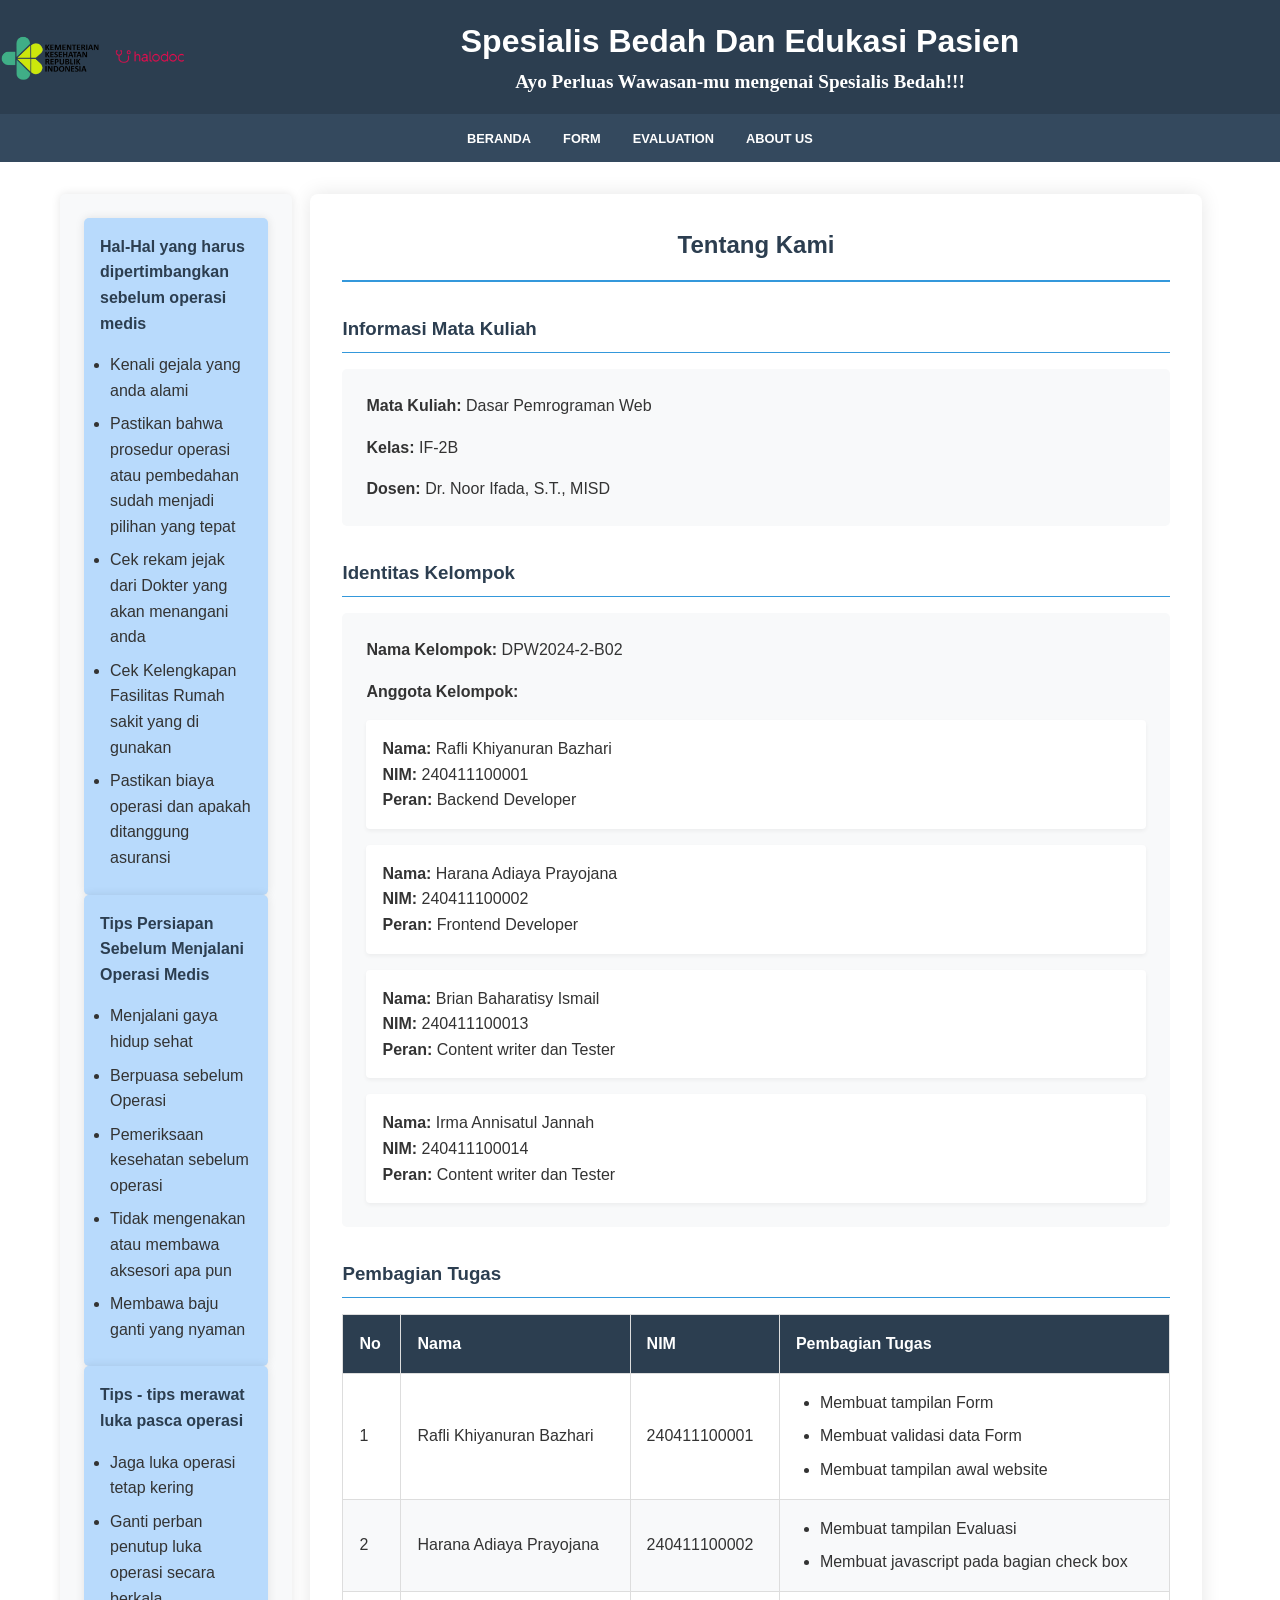
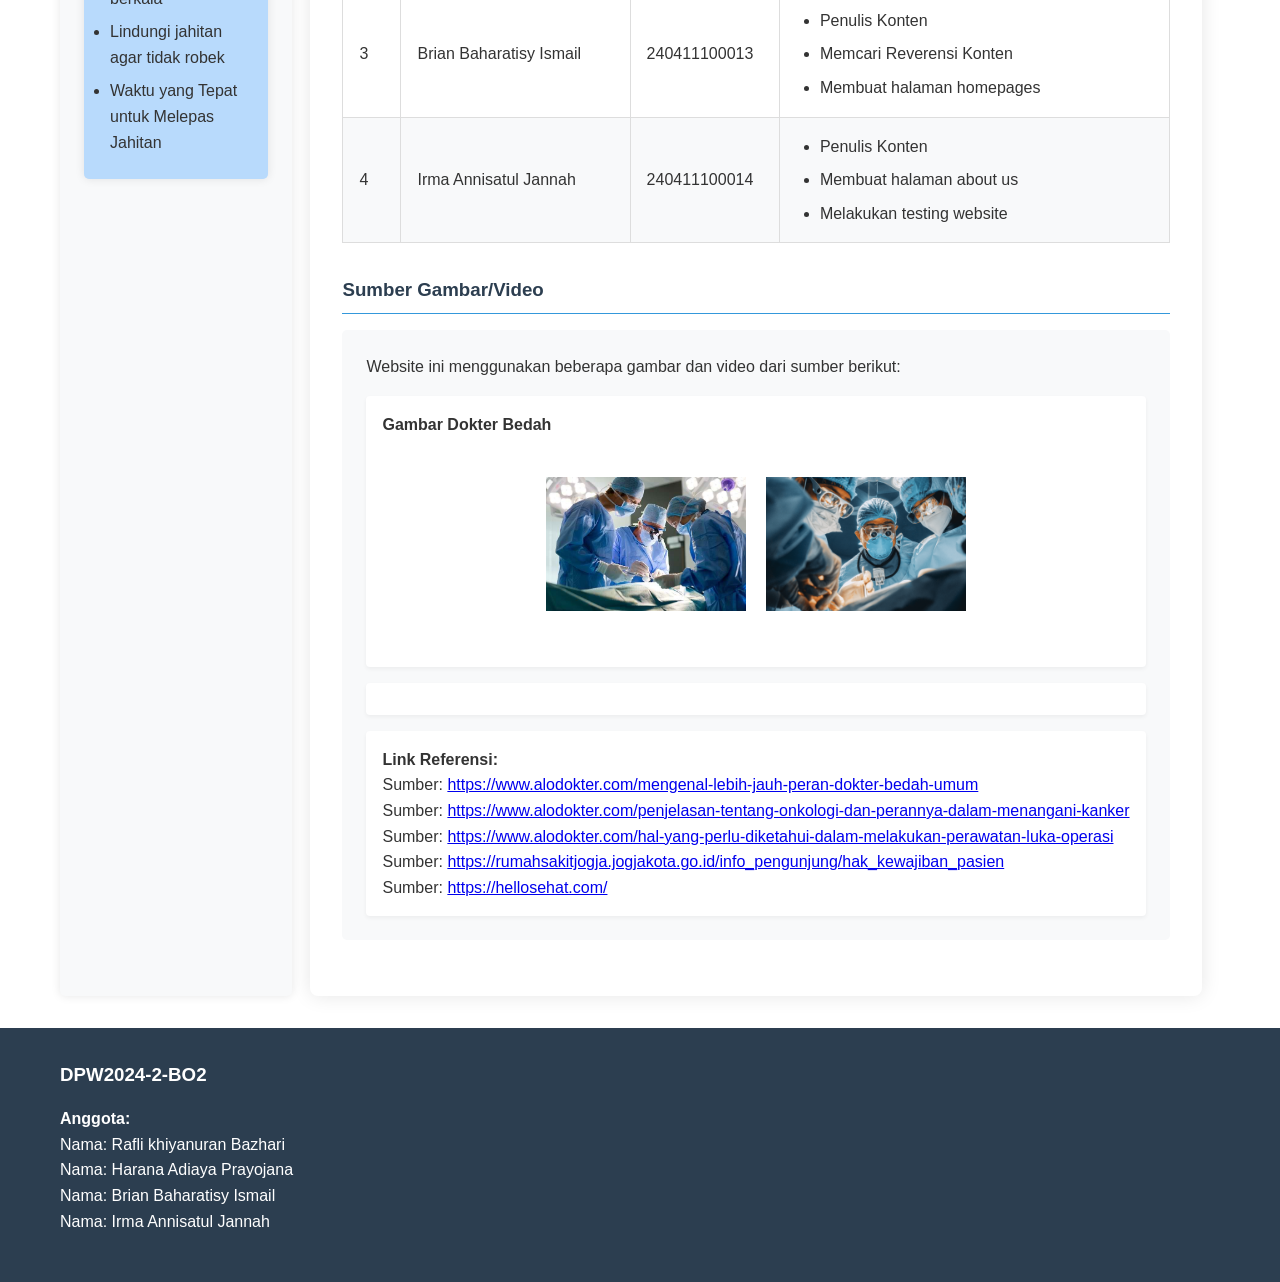
==== commit 8cbf0569: "edit footer" ====
--- a/about.html
+++ b/about.html
@@ -222,10 +222,12 @@
         <div class="container">
             <div class="footer-content">
                 <div class="footer-section">
-                    <h3>Kontak</h3>
-                    <p>Alamat: Jl. Merpati No. 123</p>
-                    <p>Telepon: (021) 123-4567</p>
-                    <p>Email: info@spesialisbedah.com</p>
+                    <h3>DPW2024-2-BO2</h3>
+                    <b>Anggota:</b>
+                    <p>Nama: Rafli khiyanuran Bazhari</p>
+                    <p>Nama: Harana Adiaya Prayojana</p>
+                    <p>Nama: Brian Baharatisy Ismail</p>
+                    <p>Nama: Irma Annisatul Jannah</p>
                 </div>
             </div>
         </div>
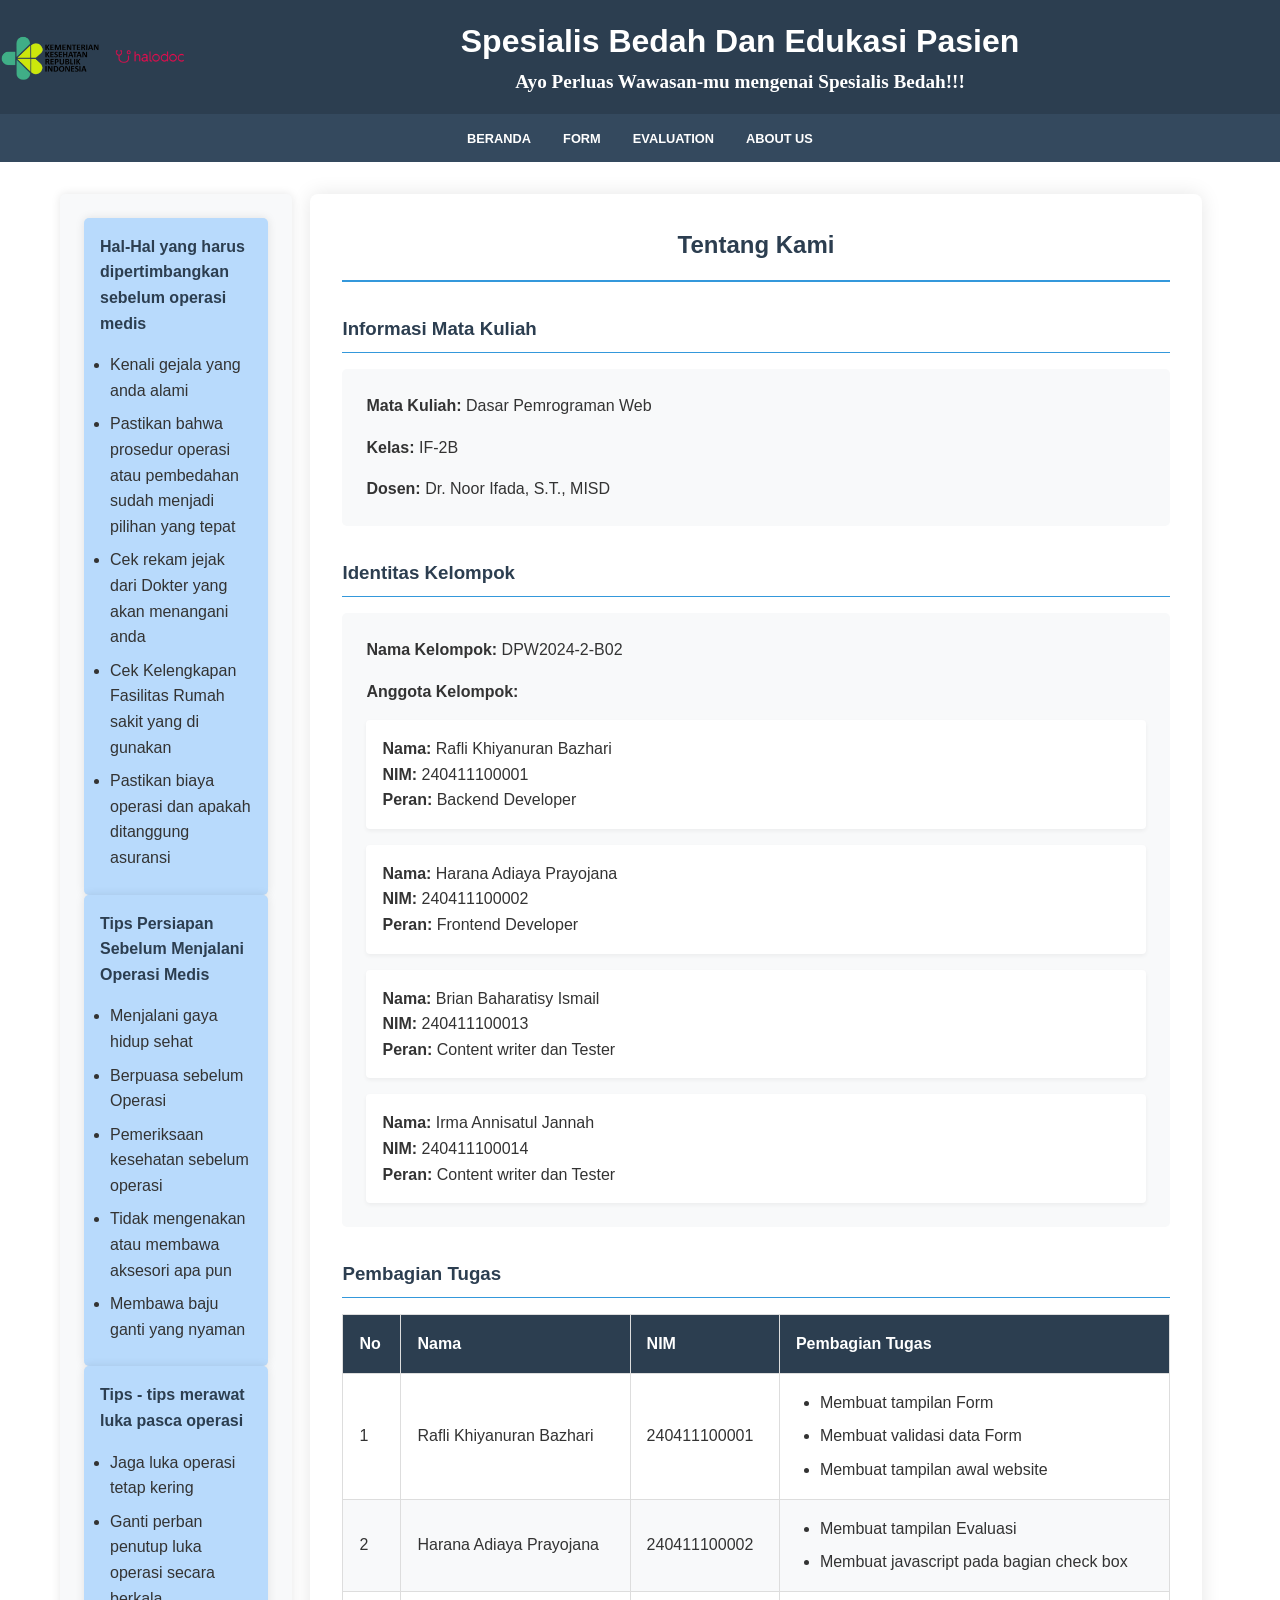
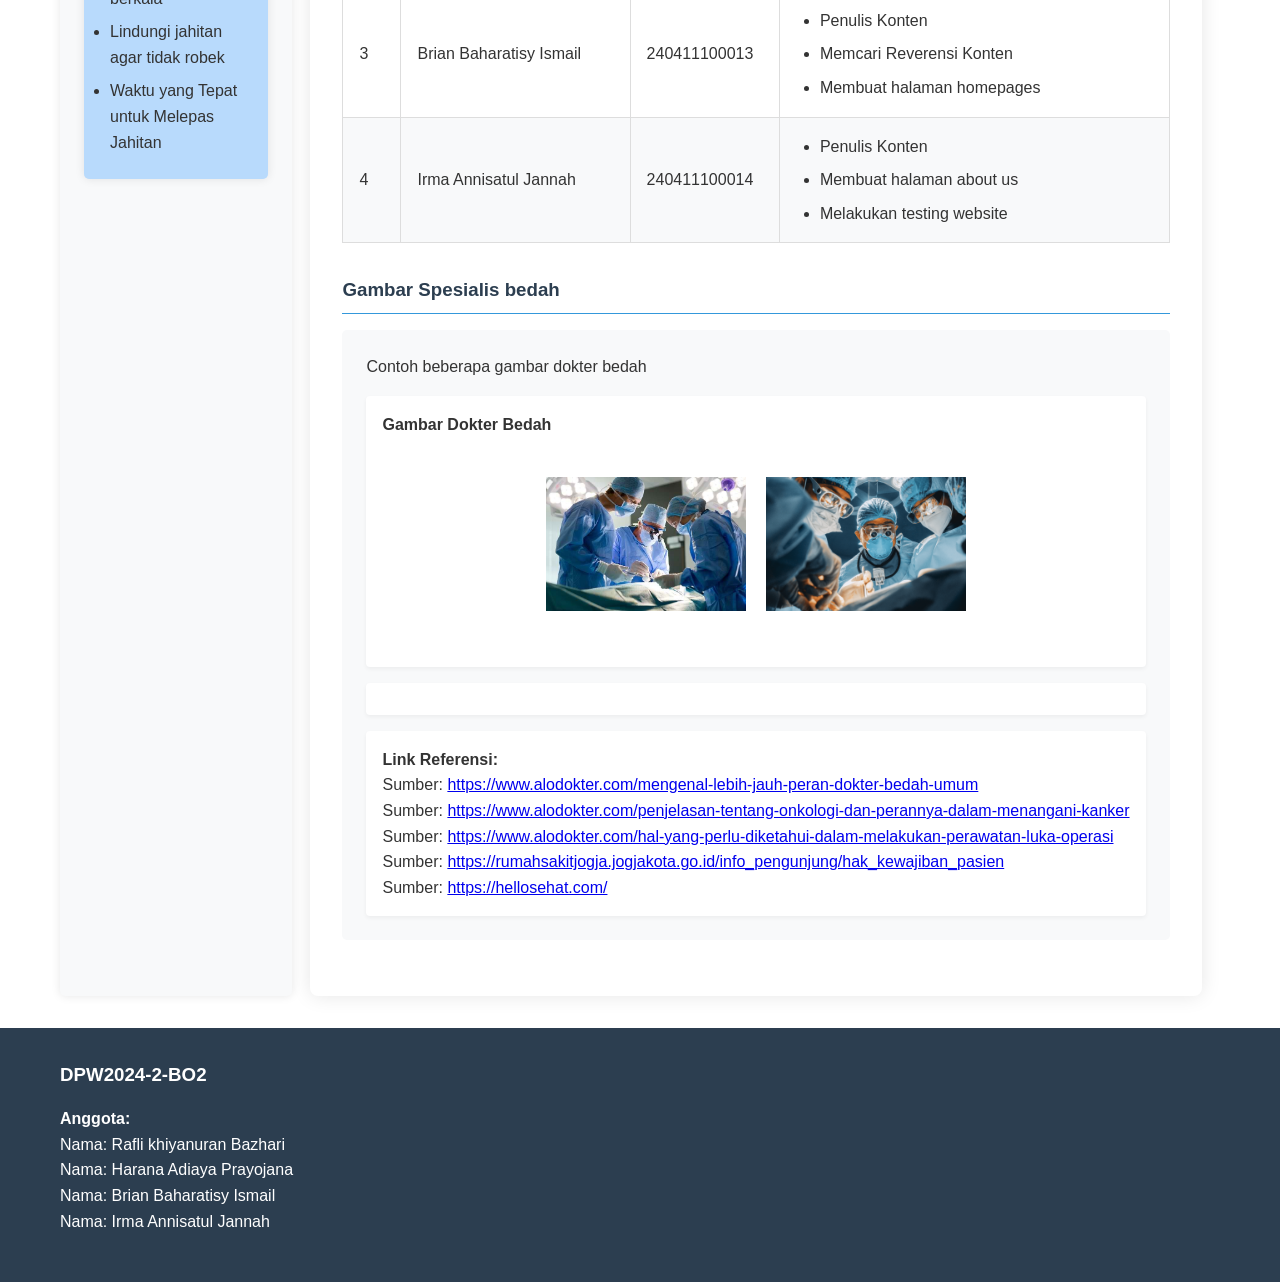
==== commit f8111d7a: "edit about us" ====
--- a/about.html
+++ b/about.html
@@ -185,9 +185,9 @@
 
                     <!-- Sumber Gambar/Video -->
                     <section class="resources">
-                        <h3>Sumber Gambar/Video</h3>
+                        <h3>Gambar Spesialis bedah</h3>
                         <div class="info-card">
-                            <p>Website ini menggunakan beberapa gambar dan video dari sumber berikut:</p>
+                            <p>Contoh beberapa gambar dokter bedah</p>
                             <ul class="resource-list">
                                 <li>
                                     <strong>Gambar Dokter Bedah</strong><br>
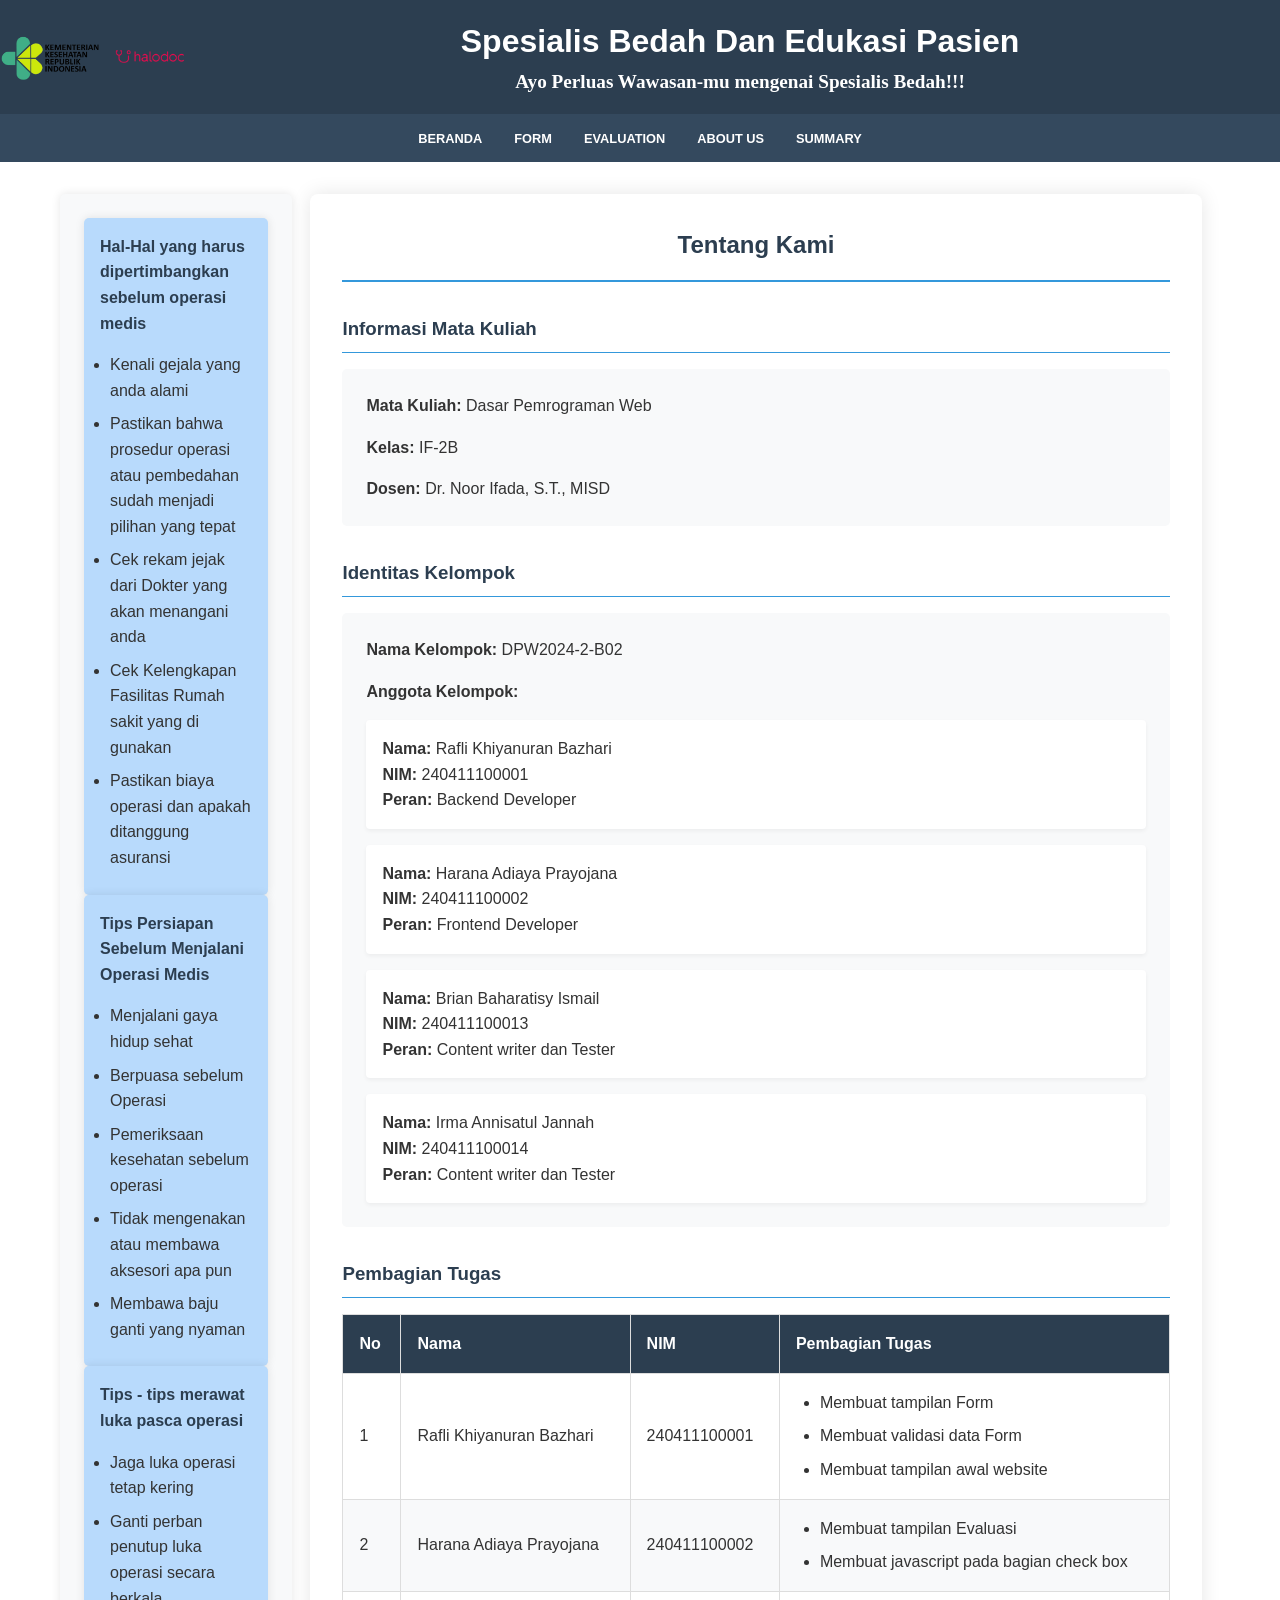
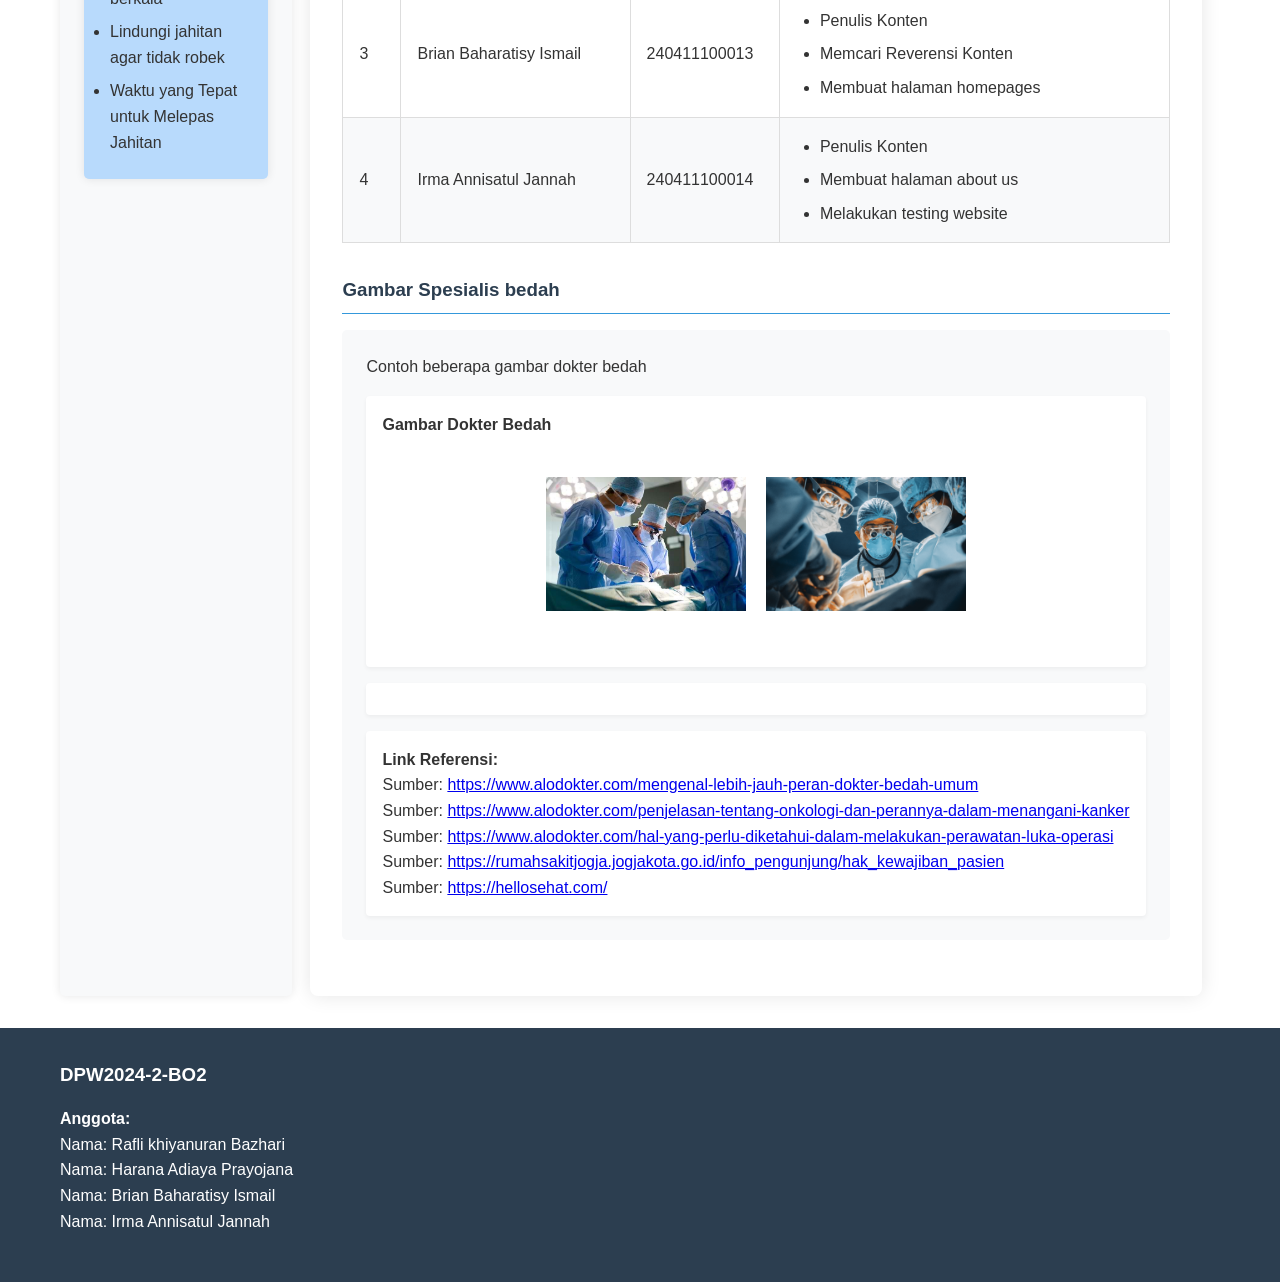
==== commit 9f2ba943: "ubah menu,tambah js, tambah halaman summary" ====
--- a/about.html
+++ b/about.html
@@ -29,6 +29,7 @@
                 <li><a href="form.html">FORM</a></li>
                 <li><a href="evaluation.html">EVALUATION</a></li>
                 <li><a href="about.html">ABOUT US</a></li>
+                <li><a href="summary.html">SUMMARY</a></li>
             </ul>
         </div>
     </nav>
